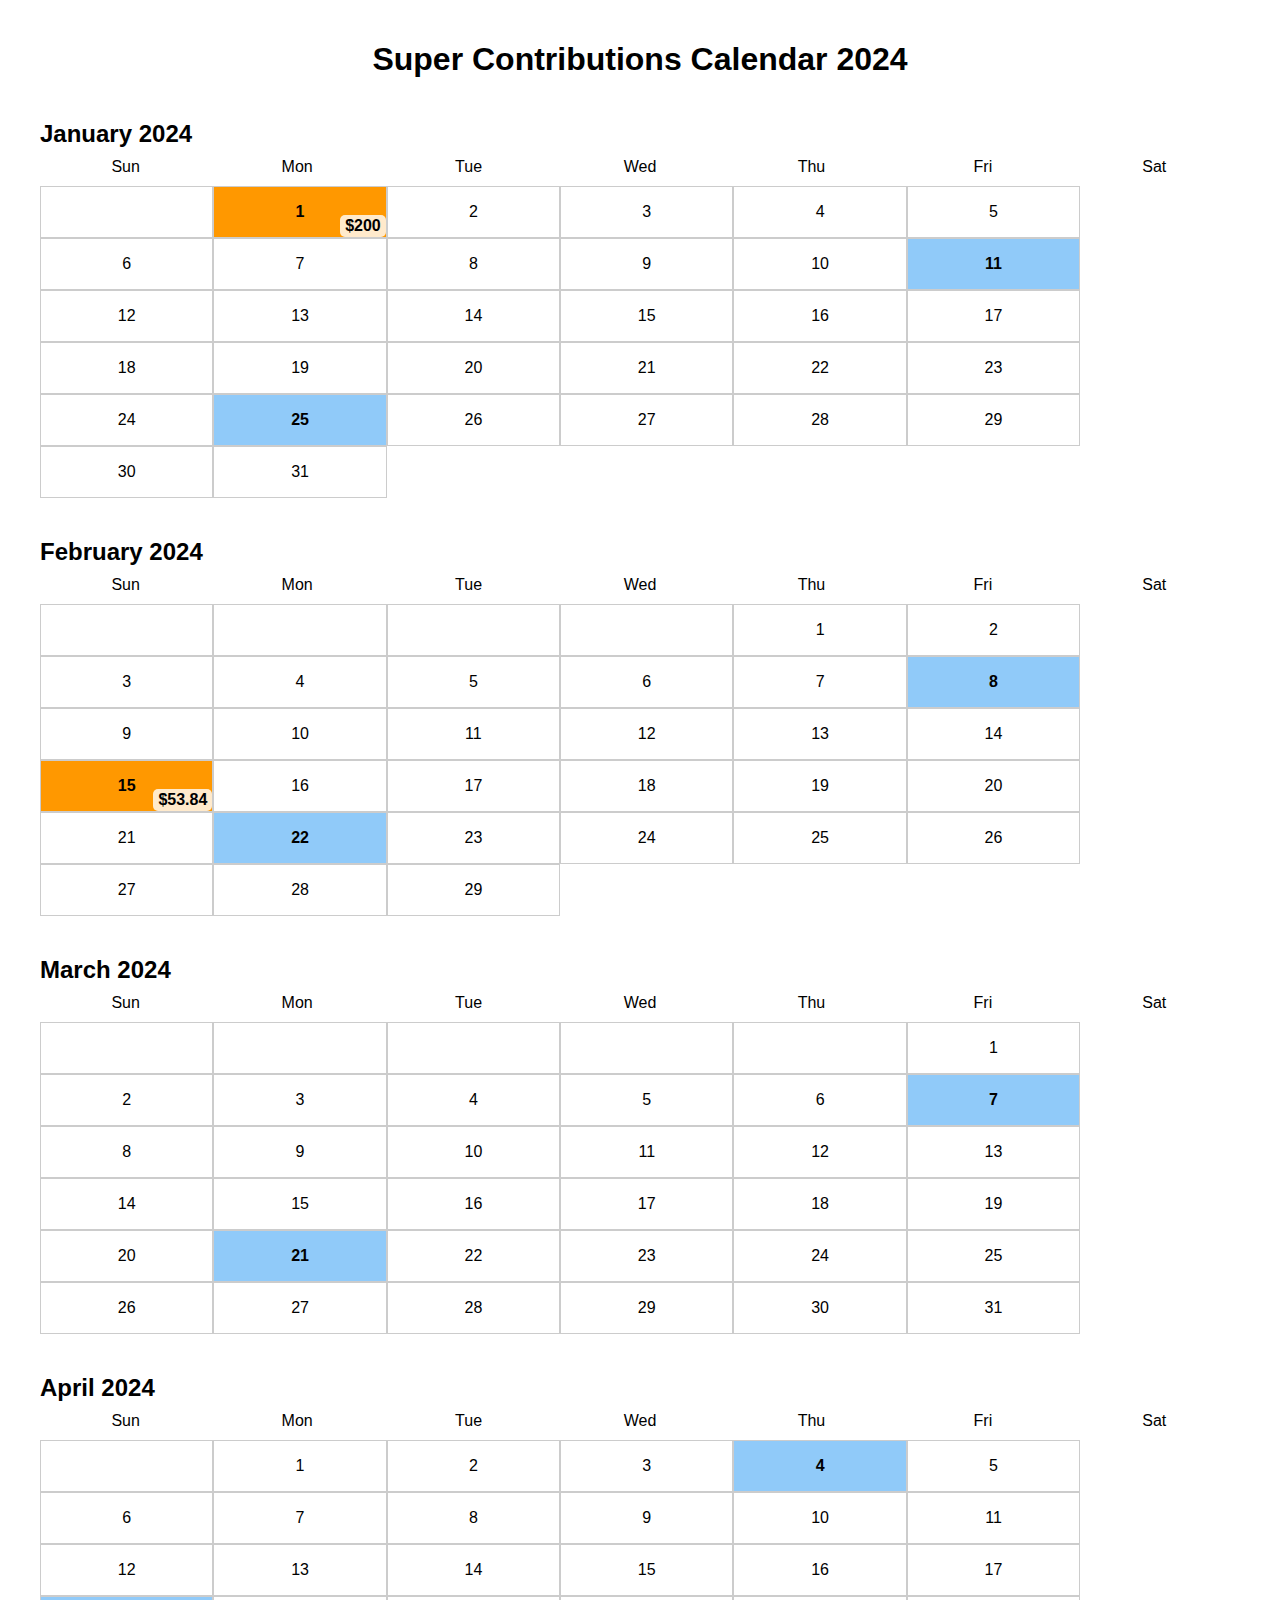
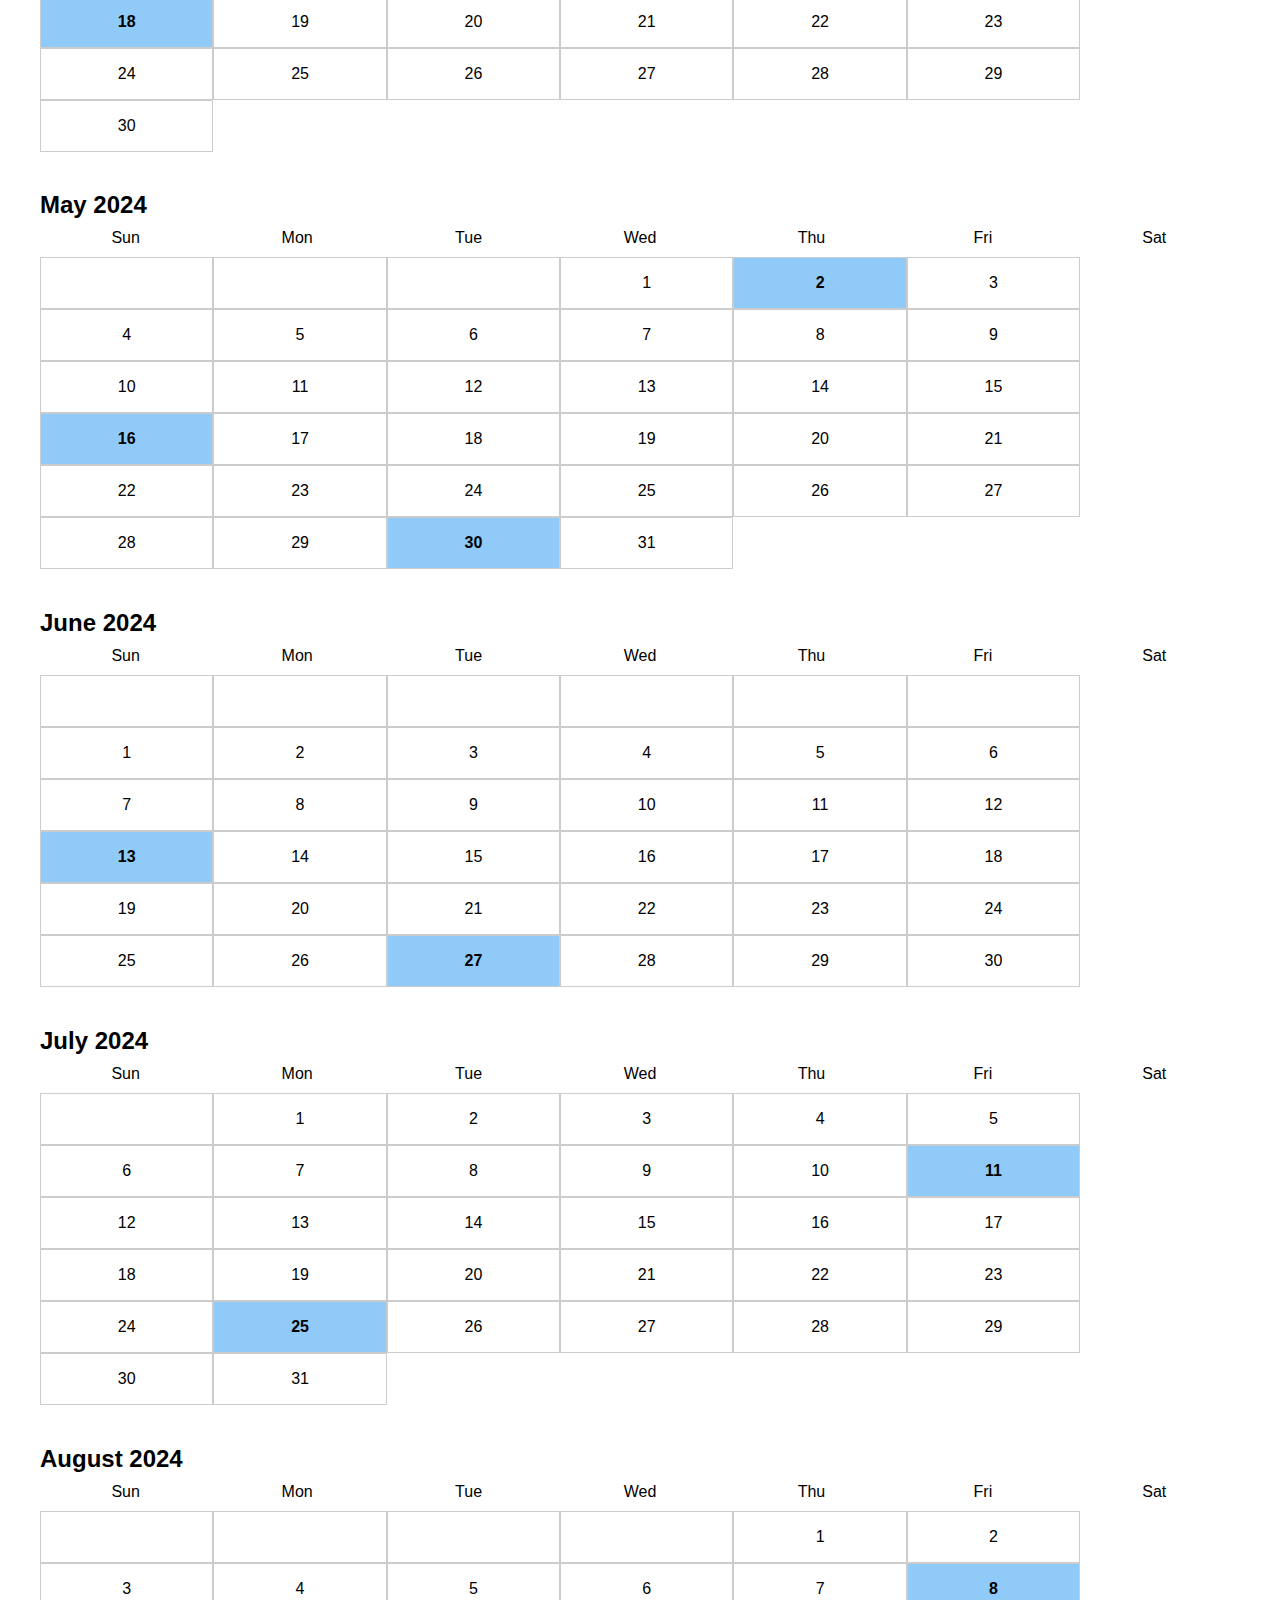
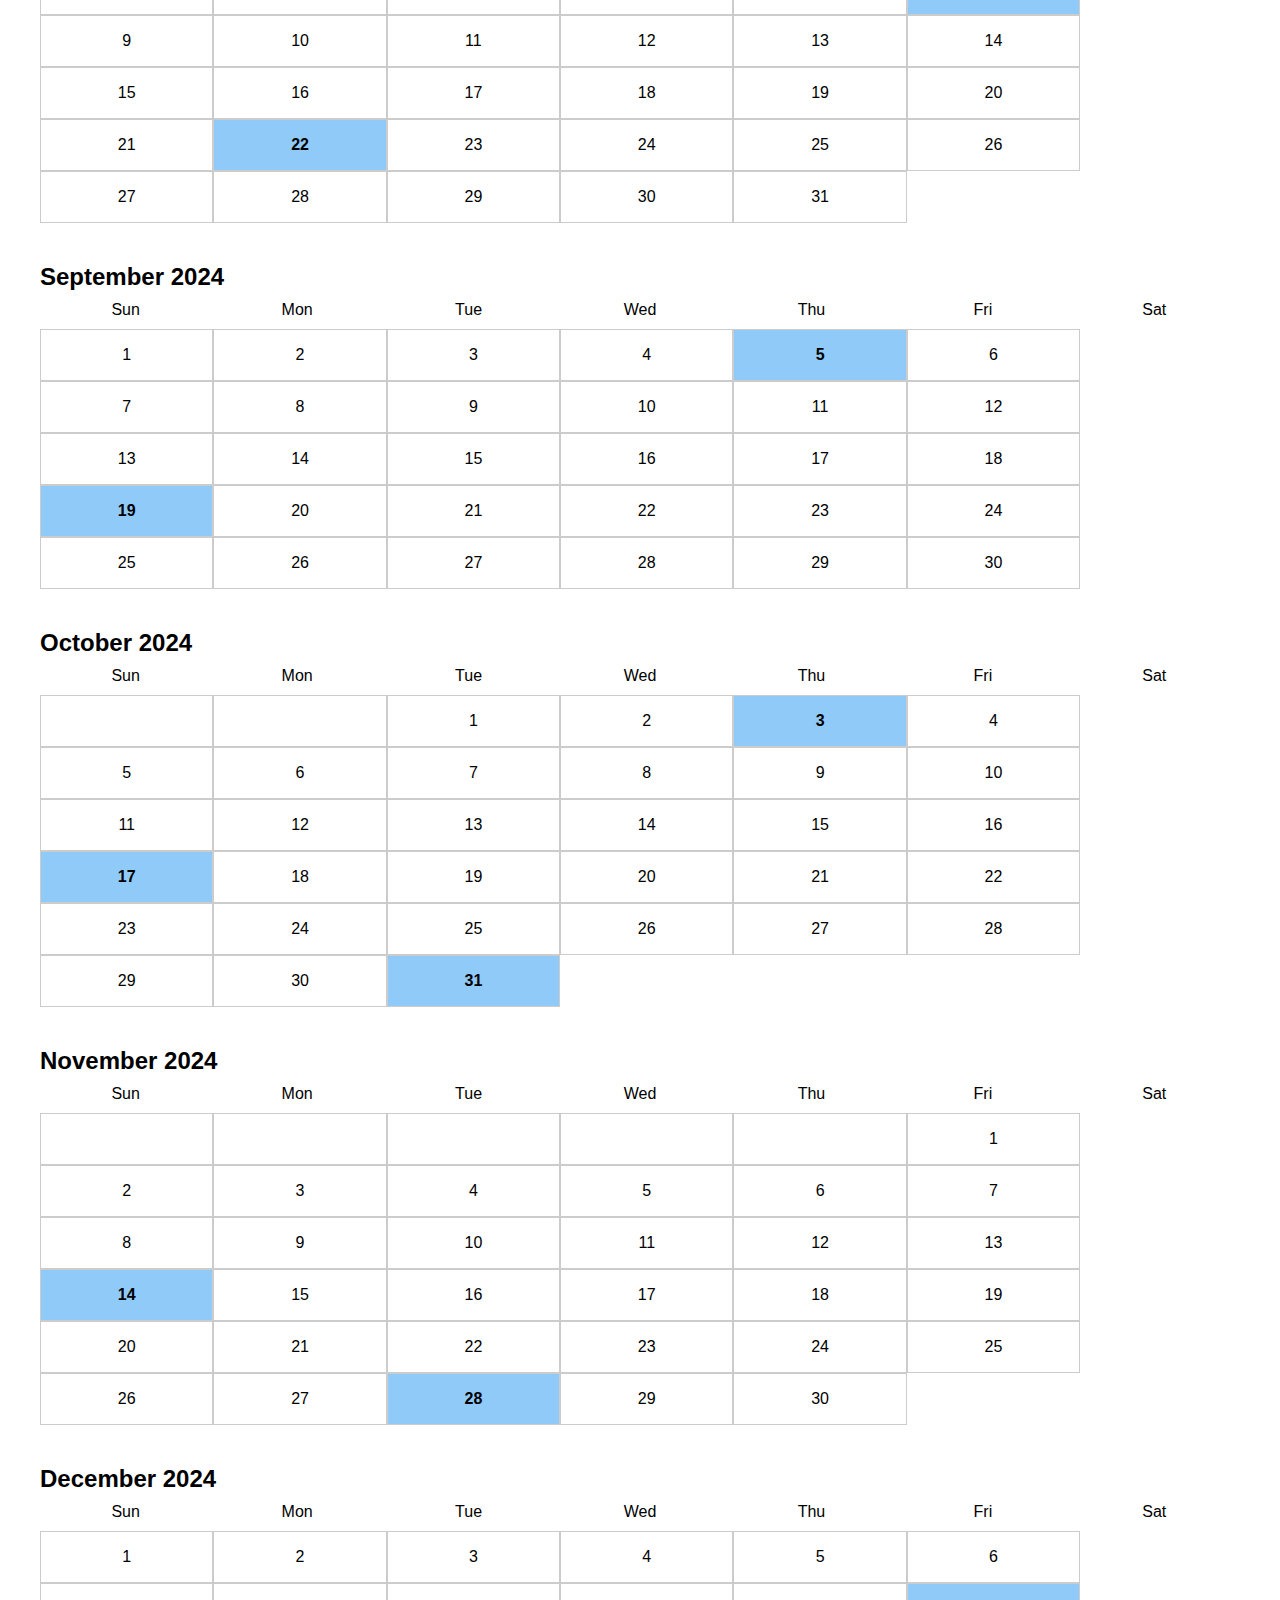
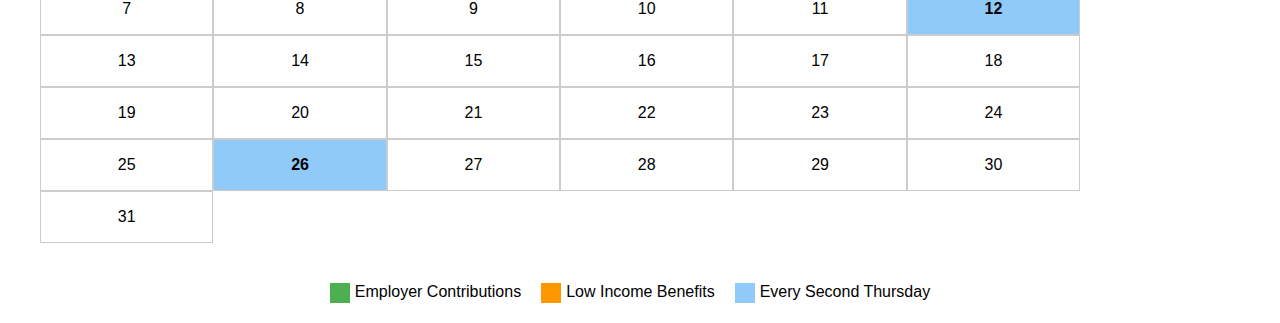
==== src/index.html @ cec80df1 "move to source directory" ====
<!DOCTYPE html>
<html>
    <head>
        <style>
            body {
                font-family: Arial, sans-serif;
                max-width: 1200px;
                margin: 0 auto;
                padding: 20px;
            }
            .calendar-container {
                display: flex;
                flex-wrap: wrap;
            }
            .month {
                width: 100%;
                margin-bottom: 20px;
            }
            .month-title {
                font-size: 1.5em;
                margin-bottom: 10px;
            }
            .weekdays {
                display: flex;
                justify-content: space-between;
                margin-bottom: 10px;
            }
            .weekdays div {
                width: 14.28%;
                text-align: center;
            }
            .days {
                display: flex;
                flex-wrap: wrap;
            }
            .day {
                width: 14.28%;
                height: 50px;
                display: flex;
                justify-content: center;
                align-items: center;
                border: 1px solid #ccc;
                position: relative;
            }
            .highlight-thursday {
                background-color: #90CAF9;
                font-weight: bold;
            }
            .employer-contribution {
                background-color: #4CAF50;
                font-weight: bold;
            }
            .low-income-benefit {
                background-color: #FF9800;
                font-weight: bold;
            }
            .amount {
                position: absolute;
                bottom: 0;
                right: 0;
                background-color: rgba(255, 255, 255, 0.8);
                padding: 2px 5px;
                border-radius: 5px;
            }
            h1 {
                text-align: center;
            }
            .legend {
                display: flex;
                justify-content: center;
                margin-top: 20px;
            }
            .legend-item {
                display: flex;
                margin-right: 20px;
            }
            .legend-color {
                width: 20px;
                height: 20px;
                margin-right: 5px;
            }
        </style>
    </head>
    <body>
        <h1>Super Contributions Calendar 2024</h1>
        <div class="calendar-container" id="calendar"></div>
        <div class="legend">
            <div class="legend-item">
                <div class="legend-color" style="background-color: #4CAF50"></div>
                <div class="legend-text">Employer Contributions</div>
            </div>
            <div class="legend-item">
                <div class="legend-color" style="background-color: #FF9800"></div>
                <div class="legend-text">Low Income Benefits</div>
            </div>
            <div class="legend-item">
                <div class="legend-color" style="background-color: #90CAF9"></div>
                <div class="legend-text">Every Second Thursday</div>
            </div>
        </div>

        <script>
            // Contribution data for specific dates
            const contributionData = {
                "01.01": 200,
                "15.02": 53.84
            };

            // Function to check if a date is every second Thursday
            function isEverySecondThursday(date) {
                const targetDate = new Date(2025, 0, 9); // Reference date
                if (date.getDay() !== 4) return false; // Check if the day is Thursday
                const diffTime = targetDate.getTime() - date.getTime();
                const diffDays = Math.ceil(diffTime / (1000 * 60 * 60 * 24));
                const diffThursdays = Math.floor(diffDays / 7);
                return diffThursdays % 2 === 0;
            }

            // Function to create the calendar
            function createCalendar() {
                const months = [
                    "January", "February", "March", "April", "May", "June",
                    "July", "August", "September", "October", "November", "December"
                ];
                const container = document.getElementById("calendar");

                // Loop through each month of the year 2024
                for (let year = 2024; year <= 2024; year++) {
                    for (let month = 0; month < 12; month++) {
                        const monthDiv = document.createElement("div");
                        monthDiv.className = "month";

                        const monthTitle = document.createElement("h2");
                        monthTitle.className = "month-title";
                        monthTitle.textContent = `${months[month]} ${year}`;
                        monthDiv.appendChild(monthTitle);

                        const weekdays = document.createElement("div");
                        weekdays.className = "weekdays";
                        "Sun,Mon,Tue,Wed,Thu,Fri,Sat".split(",").forEach(day => {
                            const dayDiv = document.createElement("div");
                            dayDiv.textContent = day;
                            weekdays.appendChild(dayDiv);
                        });
                        monthDiv.appendChild(weekdays);

                        const daysDiv = document.createElement("div");
                        daysDiv.className = "days";

                        const firstDay = new Date(year, month, 1);
                        const lastDay = new Date(year, month + 1, 0);

                        // Add empty days for alignment
                        for (let i = 0; i < firstDay.getDay(); i++) {
                            const emptyDay = document.createElement("div");
                            emptyDay.className = "day";
                            daysDiv.appendChild(emptyDay);
                        }

                        // Add days of the month
                        for (let day = 1; day <= lastDay.getDate(); day++) {
                            const dayDiv = document.createElement("div");
                            dayDiv.className = "day";
                            dayDiv.textContent = day;

                            const currentDate = new Date(year, month, day);
                            const dateStr = `${day.toString().padStart(2, "0")}.${(month + 1).toString().padStart(2, "0")}`;

                            // Highlight contributions
                            if (contributionData[dateStr]) {
                                const amount = contributionData[dateStr];
                                if (amount > 500) {
                                    dayDiv.classList.add("employer-contribution");
                                } else {
                                    dayDiv.classList.add("low-income-benefit");
                                }
                                const amountDiv = document.createElement("div");
                                amountDiv.className = "amount";
                                amountDiv.textContent = `$${amount}`;
                                dayDiv.appendChild(amountDiv);
                            }

                            // Highlight every second Thursday
                            if (isEverySecondThursday(currentDate)) {
                                dayDiv.classList.add("highlight-thursday");
                            }

                            daysDiv.appendChild(dayDiv);
                        }

                        monthDiv.appendChild(daysDiv);
                        container.appendChild(monthDiv);
                    }
                }
            }

            // Create the calendar when the script loads
            createCalendar();
        </script>
    </body>
</html>
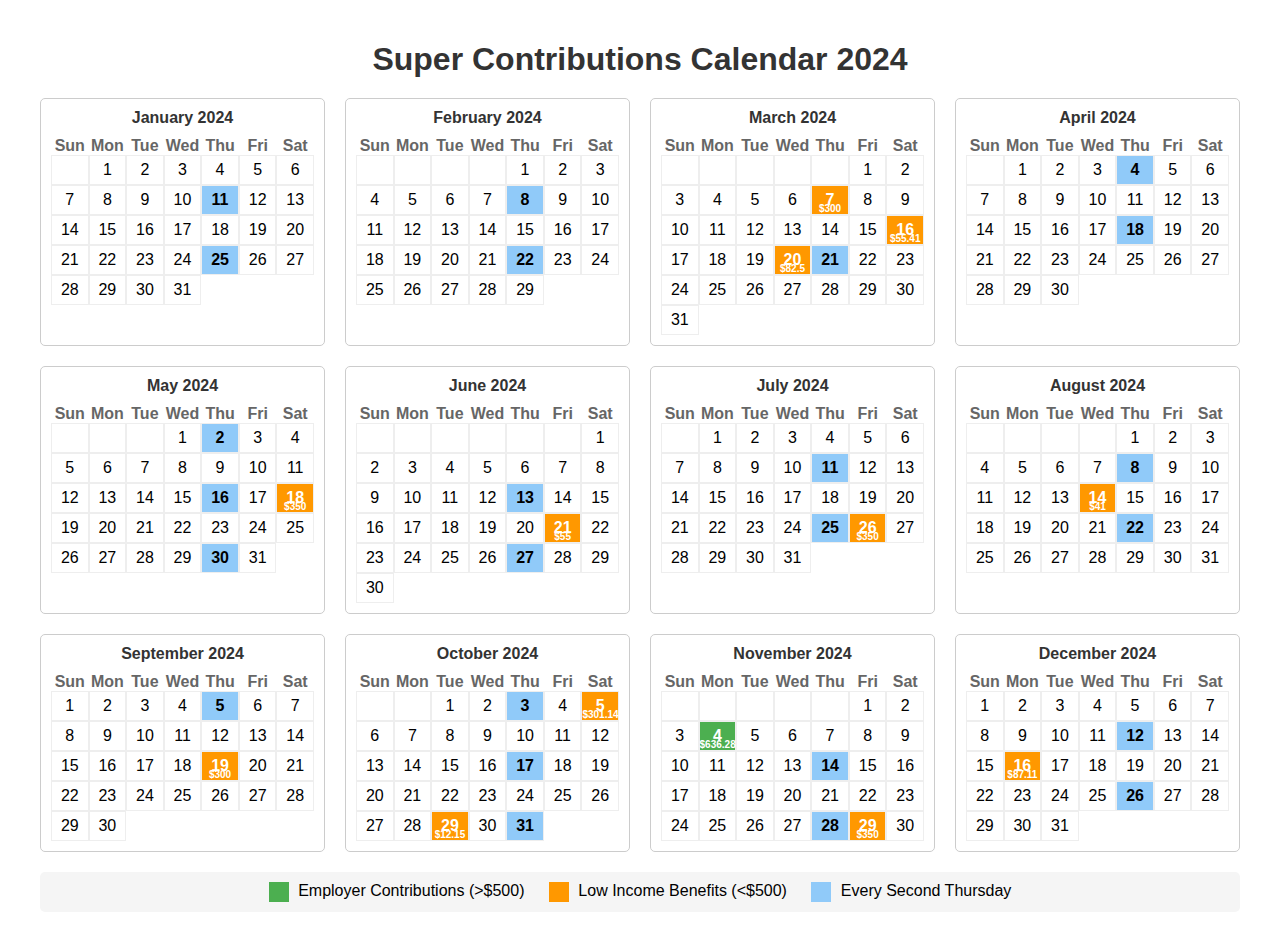
==== commit 98d389e2: "added more styling" ====
--- a/src/index.html
+++ b/src/index.html
@@ -1,201 +1,201 @@
 <!DOCTYPE html>
 <html>
-    <head>
-        <style>
-            body {
-                font-family: Arial, sans-serif;
-                max-width: 1200px;
-                margin: 0 auto;
-                padding: 20px;
-            }
-            .calendar-container {
-                display: flex;
-                flex-wrap: wrap;
-            }
-            .month {
-                width: 100%;
-                margin-bottom: 20px;
-            }
-            .month-title {
-                font-size: 1.5em;
-                margin-bottom: 10px;
-            }
-            .weekdays {
-                display: flex;
-                justify-content: space-between;
-                margin-bottom: 10px;
-            }
-            .weekdays div {
-                width: 14.28%;
-                text-align: center;
-            }
-            .days {
-                display: flex;
-                flex-wrap: wrap;
-            }
-            .day {
-                width: 14.28%;
-                height: 50px;
-                display: flex;
-                justify-content: center;
-                align-items: center;
-                border: 1px solid #ccc;
-                position: relative;
-            }
-            .highlight-thursday {
-                background-color: #90CAF9;
-                font-weight: bold;
-            }
-            .employer-contribution {
-                background-color: #4CAF50;
-                font-weight: bold;
-            }
-            .low-income-benefit {
-                background-color: #FF9800;
-                font-weight: bold;
-            }
-            .amount {
-                position: absolute;
-                bottom: 0;
-                right: 0;
-                background-color: rgba(255, 255, 255, 0.8);
-                padding: 2px 5px;
-                border-radius: 5px;
-            }
-            h1 {
-                text-align: center;
-            }
-            .legend {
-                display: flex;
-                justify-content: center;
-                margin-top: 20px;
-            }
-            .legend-item {
-                display: flex;
-                margin-right: 20px;
-            }
-            .legend-color {
-                width: 20px;
-                height: 20px;
-                margin-right: 5px;
-            }
-        </style>
-    </head>
-    <body>
-        <h1>Super Contributions Calendar 2024</h1>
-        <div class="calendar-container" id="calendar"></div>
-        <div class="legend">
-            <div class="legend-item">
-                <div class="legend-color" style="background-color: #4CAF50"></div>
-                <div class="legend-text">Employer Contributions</div>
-            </div>
-            <div class="legend-item">
-                <div class="legend-color" style="background-color: #FF9800"></div>
-                <div class="legend-text">Low Income Benefits</div>
-            </div>
-            <div class="legend-item">
-                <div class="legend-color" style="background-color: #90CAF9"></div>
-                <div class="legend-text">Every Second Thursday</div>
-            </div>
+<head>
+    <style>
+        body {
+            font-family: Arial, sans-serif;
+            max-width: 1200px;
+            margin: 0 auto;
+            padding: 20px;
+        }
+        .calendar-container {
+            display: grid;
+            grid-template-columns: repeat(4, 1fr);
+            gap: 20px;
+        }
+        .month {
+            border: 1px solid #ccc;
+            padding: 10px;
+            border-radius: 5px;
+        }
+        .month-title {
+            text-align: center;
+            font-weight: bold;
+            margin-bottom: 10px;
+            color: #333;
+        }
+        .weekdays {
+            display: grid;
+            grid-template-columns: repeat(7, 1fr);
+            text-align: center;
+            font-weight: bold;
+            color: #666;
+        }
+        .days {
+            display: grid;
+            grid-template-columns: repeat(7, 1fr);
+            text-align: center;
+        }
+        .day {
+            padding: 5px;
+            border: 1px solid #eee;
+            position: relative;
+        }
+        .highlight-thursday {
+            background-color: #90caf9;
+            font-weight: bold;
+        }
+        .employer-contribution {
+            background-color: #4CAF50;
+            color: white;
+            font-weight: bold;
+        }
+        .low-income-benefit {
+            background-color: #FF9800;
+            color: white;
+            font-weight: bold;
+        }
+        .amount {
+            font-size: 10px;
+            position: absolute;
+            bottom: 0;
+            left: 0;
+            right: 0;
+        }
+        h1 {
+            text-align: center;
+            color: #333;
+            margin-bottom: 20px;
+        }
+        .legend {
+            text-align: center;
+            margin-top: 20px;
+            padding: 10px;
+            background: #f5f5f5;
+            border-radius: 5px;
+        }
+        .legend-item {
+            display: inline-block;
+            margin: 0 10px;
+        }
+        .legend-color {
+            display: inline-block;
+            width: 20px;
+            height: 20px;
+            margin-right: 5px;
+            vertical-align: middle;
+        }
+    </style>
+</head>
+<body>
+    <h1>Super Contributions Calendar 2024</h1>
+    <div class="calendar-container" id="calendar"></div>
+    <div class="legend">
+        <div class="legend-item">
+            <span class="legend-color" style="background-color: #4CAF50"></span>
+            Employer Contributions (>$500)
         </div>
-
-        <script>
-            // Contribution data for specific dates
-            const contributionData = {
-                "01.01": 200,
-                "15.02": 53.84
-            };
-
-            // Function to check if a date is every second Thursday
-            function isEverySecondThursday(date) {
-                const targetDate = new Date(2025, 0, 9); // Reference date
-                if (date.getDay() !== 4) return false; // Check if the day is Thursday
-                const diffTime = targetDate.getTime() - date.getTime();
-                const diffDays = Math.ceil(diffTime / (1000 * 60 * 60 * 24));
-                const diffThursdays = Math.floor(diffDays / 7);
-                return diffThursdays % 2 === 0;
-            }
-
-            // Function to create the calendar
-            function createCalendar() {
-                const months = [
-                    "January", "February", "March", "April", "May", "June",
-                    "July", "August", "September", "October", "November", "December"
-                ];
-                const container = document.getElementById("calendar");
-
-                // Loop through each month of the year 2024
-                for (let year = 2024; year <= 2024; year++) {
-                    for (let month = 0; month < 12; month++) {
-                        const monthDiv = document.createElement("div");
-                        monthDiv.className = "month";
-
-                        const monthTitle = document.createElement("h2");
-                        monthTitle.className = "month-title";
-                        monthTitle.textContent = `${months[month]} ${year}`;
-                        monthDiv.appendChild(monthTitle);
-
-                        const weekdays = document.createElement("div");
-                        weekdays.className = "weekdays";
-                        "Sun,Mon,Tue,Wed,Thu,Fri,Sat".split(",").forEach(day => {
-                            const dayDiv = document.createElement("div");
-                            dayDiv.textContent = day;
-                            weekdays.appendChild(dayDiv);
-                        });
-                        monthDiv.appendChild(weekdays);
-
-                        const daysDiv = document.createElement("div");
-                        daysDiv.className = "days";
-
-                        const firstDay = new Date(year, month, 1);
-                        const lastDay = new Date(year, month + 1, 0);
-
-                        // Add empty days for alignment
-                        for (let i = 0; i < firstDay.getDay(); i++) {
-                            const emptyDay = document.createElement("div");
-                            emptyDay.className = "day";
-                            daysDiv.appendChild(emptyDay);
+        <div class="legend-item">
+            <span class="legend-color" style="background-color: #FF9800"></span>
+            Low Income Benefits (<$500)
+        </div>
+        <div class="legend-item">
+            <span class="legend-color" style="background-color: #90caf9"></span>
+            Every Second Thursday
+        </div>
+    </div>
+
+    <script>
+        const contributionDates = {
+            "16.03": 55.41, "20.03": 82.50, "07.03": 300, "18.05": 350, 
+            "21.06": 55, "26.07": 350, "14.08": 41, "19.09": 300,
+            "29.10": 12.15, "05.10": 301.14, "04.11": 636.28, "29.11": 350,
+            "16.12": 87.11
+        };
+
+        function isEverySecondThursday(date) {
+            const targetDate = new Date(2025, 0, 9);
+            if (date.getDay() !== 4) return false;
+            const diffTime = targetDate.getTime() - date.getTime();
+            const diffDays = Math.ceil(diffTime / (1000 * 60 * 60 * 24));
+            const diffThursdays = Math.floor(diffDays / 7);
+            return diffThursdays % 2 === 0;
+        }
+
+        function createCalendar() {
+            const months = [
+                "January", "February", "March", "April",
+                "May", "June", "July", "August",
+                "September", "October", "November", "December"
+            ];
+            const container = document.getElementById("calendar");
+
+            for (let year = 2024; year <= 2024; year++) {
+                for (let month = 0; month < 12; month++) {
+                    const monthDiv = document.createElement("div");
+                    monthDiv.className = "month";
+
+                    const monthTitle = document.createElement("div");
+                    monthTitle.className = "month-title";
+                    monthTitle.textContent = `${months[month]} ${year}`;
+                    monthDiv.appendChild(monthTitle);
+
+                    const weekdays = document.createElement("div");
+                    weekdays.className = "weekdays";
+                    "Sun,Mon,Tue,Wed,Thu,Fri,Sat".split(",").forEach(day => {
+                        const dayDiv = document.createElement("div");
+                        dayDiv.textContent = day;
+                        weekdays.appendChild(dayDiv);
+                    });
+                    monthDiv.appendChild(weekdays);
+
+                    const daysDiv = document.createElement("div");
+                    daysDiv.className = "days";
+
+                    const firstDay = new Date(year, month, 1);
+                    const lastDay = new Date(year, month + 1, 0);
+
+                    for (let i = 0; i < firstDay.getDay(); i++) {
+                        const emptyDay = document.createElement("div");
+                        emptyDay.className = "day";
+                        daysDiv.appendChild(emptyDay);
+                    }
+
+                    for (let day = 1; day <= lastDay.getDate(); day++) {
+                        const dayDiv = document.createElement("div");
+                        dayDiv.className = "day";
+                        dayDiv.textContent = day;
+
+                        const currentDate = new Date(year, month, day);
+                        const dateStr = `${day.toString().padStart(2, '0')}.${(month + 1).toString().padStart(2, '0')}`;
+                        
+                        if (contributionDates[dateStr]) {
+                            const amount = contributionDates[dateStr];
+                            if (amount > 500) {
+                                dayDiv.classList.add("employer-contribution");
+                            } else {
+                                dayDiv.classList.add("low-income-benefit");
+                            }
+                            const amountDiv = document.createElement("div");
+                            amountDiv.className = "amount";
+                            amountDiv.textContent = `$${amount}`;
+                            dayDiv.appendChild(amountDiv);
                         }
 
-                        // Add days of the month
-                        for (let day = 1; day <= lastDay.getDate(); day++) {
-                            const dayDiv = document.createElement("div");
-                            dayDiv.className = "day";
-                            dayDiv.textContent = day;
-
-                            const currentDate = new Date(year, month, day);
-                            const dateStr = `${day.toString().padStart(2, "0")}.${(month + 1).toString().padStart(2, "0")}`;
-
-                            // Highlight contributions
-                            if (contributionData[dateStr]) {
-                                const amount = contributionData[dateStr];
-                                if (amount > 500) {
-                                    dayDiv.classList.add("employer-contribution");
-                                } else {
-                                    dayDiv.classList.add("low-income-benefit");
-                                }
-                                const amountDiv = document.createElement("div");
-                                amountDiv.className = "amount";
-                                amountDiv.textContent = `$${amount}`;
-                                dayDiv.appendChild(amountDiv);
-                            }
-
-                            // Highlight every second Thursday
-                            if (isEverySecondThursday(currentDate)) {
-                                dayDiv.classList.add("highlight-thursday");
-                            }
-
-                            daysDiv.appendChild(dayDiv);
+                        if (isEverySecondThursday(currentDate)) {
+                            dayDiv.classList.add("highlight-thursday");
                         }
 
-                        monthDiv.appendChild(daysDiv);
-                        container.appendChild(monthDiv);
+                        daysDiv.appendChild(dayDiv);
                     }
+
+                    monthDiv.appendChild(daysDiv);
+                    container.appendChild(monthDiv);
                 }
             }
-
-            // Create the calendar when the script loads
-            createCalendar();
-        </script>
-    </body>
+        }
+
+        createCalendar();
+    </script>
+</body>
 </html>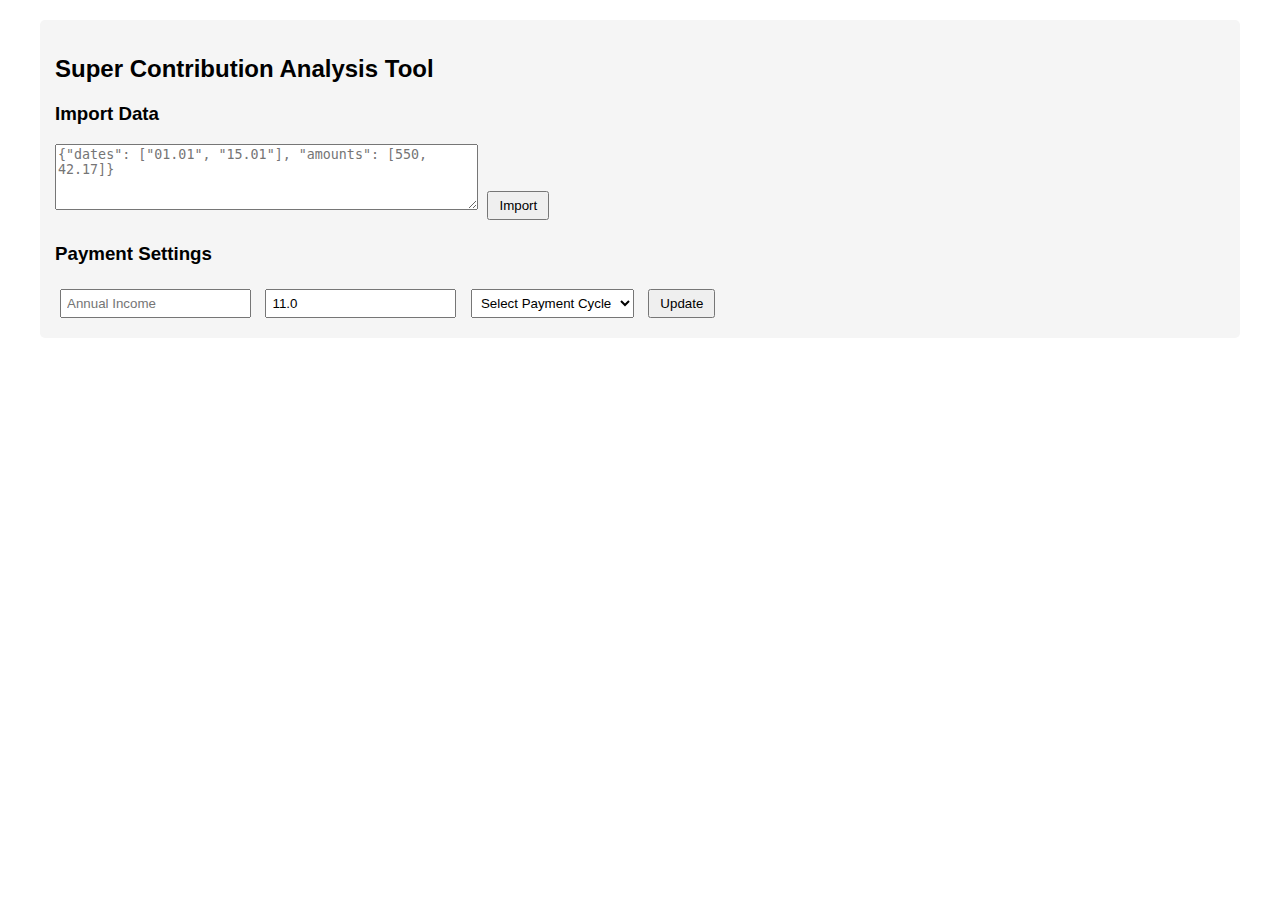
==== commit c4e7e873: "added updateCalendar" ====
--- a/src/index.html
+++ b/src/index.html
@@ -1,125 +1,95 @@
 <!DOCTYPE html>
 <html>
 <head>
-    <style>
-        body {
-            font-family: Arial, sans-serif;
-            max-width: 1200px;
-            margin: 0 auto;
-            padding: 20px;
-        }
-        .calendar-container {
-            display: grid;
-            grid-template-columns: repeat(4, 1fr);
-            gap: 20px;
-        }
-        .month {
-            border: 1px solid #ccc;
-            padding: 10px;
-            border-radius: 5px;
-        }
-        .month-title {
-            text-align: center;
-            font-weight: bold;
-            margin-bottom: 10px;
-            color: #333;
-        }
-        .weekdays {
-            display: grid;
-            grid-template-columns: repeat(7, 1fr);
-            text-align: center;
-            font-weight: bold;
-            color: #666;
-        }
-        .days {
-            display: grid;
-            grid-template-columns: repeat(7, 1fr);
-            text-align: center;
-        }
-        .day {
-            padding: 5px;
-            border: 1px solid #eee;
-            position: relative;
-        }
-        .highlight-thursday {
-            background-color: #90caf9;
-            font-weight: bold;
-        }
-        .employer-contribution {
-            background-color: #4CAF50;
-            color: white;
-            font-weight: bold;
-        }
-        .low-income-benefit {
-            background-color: #FF9800;
-            color: white;
-            font-weight: bold;
-        }
-        .amount {
-            font-size: 10px;
-            position: absolute;
-            bottom: 0;
-            left: 0;
-            right: 0;
-        }
-        h1 {
-            text-align: center;
-            color: #333;
-            margin-bottom: 20px;
-        }
-        .legend {
-            text-align: center;
-            margin-top: 20px;
-            padding: 10px;
-            background: #f5f5f5;
-            border-radius: 5px;
-        }
-        .legend-item {
-            display: inline-block;
-            margin: 0 10px;
-        }
-        .legend-color {
-            display: inline-block;
-            width: 20px;
-            height: 20px;
-            margin-right: 5px;
-            vertical-align: middle;
-        }
-    </style>
-</head>
-<body>
-    <h1>Super Contributions Calendar 2024</h1>
-    <div class="calendar-container" id="calendar"></div>
-    <div class="legend">
-        <div class="legend-item">
-            <span class="legend-color" style="background-color: #4CAF50"></span>
-            Employer Contributions (>$500)
-        </div>
-        <div class="legend-item">
-            <span class="legend-color" style="background-color: #FF9800"></span>
-            Low Income Benefits (<$500)
-        </div>
-        <div class="legend-item">
-            <span class="legend-color" style="background-color: #90caf9"></span>
-            Every Second Thursday
-        </div>
-    </div>
-
+    <title>Super Contribution Analysis</title>
     <script>
-        const contributionDates = {
-            "16.03": 55.41, "20.03": 82.50, "07.03": 300, "18.05": 350, 
-            "21.06": 55, "26.07": 350, "14.08": 41, "19.09": 300,
-            "29.10": 12.15, "05.10": 301.14, "04.11": 636.28, "29.11": 350,
-            "16.12": 87.11
+        // Sample data format for import
+        const sampleData = {
+            dates: ["16.03", "20.03", "07.03", "18.05", "21.06", "26.07", "14.08", "19.09", "29.10", "05.10", "04.11", "29.11", "16.12"],
+            amounts: [55.41, 82.50, 300, 350, 55, 350, 41, 300, 12.15, 301.14, 636.28, 350, 87.11]
         };
 
-        function isEverySecondThursday(date) {
-            const targetDate = new Date(2025, 0, 9);
-            if (date.getDay() !== 4) return false;
-            const diffTime = targetDate.getTime() - date.getTime();
-            const diffDays = Math.ceil(diffTime / (1000 * 60 * 60 * 24));
-            const diffThursdays = Math.floor(diffDays / 7);
-            return diffThursdays % 2 === 0;
+        let contributionData = {};
+        let paymentCycle = "";
+        let annualIncome = 0;
+        let superRate = 11.0;
+
+        function importData() {
+            const dataInput = document.getElementById('dataInput').value;
+            try {
+                const data = JSON.parse(dataInput);
+                if (data.dates && data.amounts && data.dates.length === data.amounts.length) {
+                    contributionData = {};
+                    data.dates.forEach((date, index) => {
+                        contributionData[date] = data.amounts[index];
+                    });
+                    updateCalendar();
+                    updateAnalysis();
+                }
+            } catch (e) {
+                alert('Invalid data format. Please use the sample format shown.');
+            }
+        }
+
+        function setPaymentCycle() {
+            paymentCycle = document.getElementById('paymentCycle').value;
+            annualIncome = parseFloat(document.getElementById('annualIncome').value) || 0;
+            superRate = parseFloat(document.getElementById('superRate').value) || 11.0;
+            updateCalendar();
+            updateAnalysis();
+        }
+
+        function getExpectedContribution(cycle) {
+            const annualSuper = annualIncome * (superRate / 100);
+            switch (cycle) {
+                case 'weekly': return annualSuper / 52;
+                case 'biweekly': return annualSuper / 26;
+                case 'quadweekly': return annualSuper / 13;
+                case 'monthly': return annualSuper / 12;
+                case 'quarterly': return annualSuper / 4;
+                case 'halfyear': return annualSuper / 2;
+                case 'yearly': return annualSuper;
+                default: return 0;
+            }
+        }
+
+        function updateAnalysis() {
+            const analysis = document.getElementById('analysis');
+            const expected = getExpectedContribution(paymentCycle);
+            const total = Object.values(contributionData).reduce((sum, val) => sum + val, 0);
+
+            let html = `<h3>Analysis</h3>
+                       <p>Annual Income: $${annualIncome.toLocaleString()}</p>
+                       <p>Super Rate: ${superRate}%</p>
+                       <p>Expected Annual Super: $${(annualIncome * superRate / 100).toLocaleString()}</p>
+                       <p>Expected ${paymentCycle} contribution: $${expected.toFixed(2)}</p>
+                       <p>Total contributions to date: $${total.toFixed(2)}</p>`;
+
+            // Monthly breakdown
+            html += '<h4>Monthly Analysis</h4><table>';
+            let monthlyTotals = {};
+
+            Object.entries(contributionData).forEach(([date, amount]) => {
+                const [day, month] = date.split('.');
+                monthlyTotals[month] = (monthlyTotals[month] || 0) + amount;
+            });
+
+            Object.entries(monthlyTotals).sort().forEach(([month, total]) => {
+                const monthNames = ['January', 'February', 'March', 'April', 'May', 'June',
+                    'July', 'August', 'September', 'October', 'November', 'December'];
+                const expectedMonthly = annualIncome * superRate / 100 / 12;
+                const variance = total - expectedMonthly;
+
+                html += `<tr>
+                    <td>${monthNames[parseInt(month) - 1]}</td>
+                    <td>$${total.toFixed(2)}</td>
+                    <td>Expected: $${expectedMonthly.toFixed(2)}</td>
+                    <td>Variance: ${variance > 0 ? '+' : ''}$${variance.toFixed(2)}</td>
+                </tr>`;
+            });
+
+            html += '</table>';
+            analysis.innerHTML = html;
         }
 
         function createCalendar() {
@@ -168,7 +138,7 @@
 
                         const currentDate = new Date(year, month, day);
                         const dateStr = `${day.toString().padStart(2, '0')}.${(month + 1).toString().padStart(2, '0')}`;
-                        
+
                         if (contributionDates[dateStr]) {
                             const amount = contributionDates[dateStr];
                             if (amount > 500) {
@@ -195,7 +165,442 @@
             }
         }
 
+        function updateCalendar() {
+            // Clear existing calendar
+            const container = document.getElementById('calendar');
+            container.innerHTML = '';
+
+            const months = [
+                "January", "February", "March", "April",
+                "May", "June", "July", "August",
+                "September", "October", "November", "December"
+            ];
+
+            // Get the current year
+            const year = new Date().getFullYear();
+
+            // Calculate payment cycle dates
+            let cycleDates = [];
+            if (paymentCycle) {
+                let currentDate = new Date(year, 0, 1); // Start from January 1st
+                while (currentDate.getFullYear() === year) {
+                    switch (paymentCycle) {
+                        case 'weekly':
+                            cycleDates.push(new Date(currentDate));
+                            currentDate.setDate(currentDate.getDate() + 7);
+                            break;
+                        case 'biweekly':
+                            cycleDates.push(new Date(currentDate));
+                            currentDate.setDate(currentDate.getDate() + 14);
+                            break;
+                        case 'quadweekly':
+                            cycleDates.push(new Date(currentDate));
+                            currentDate.setDate(currentDate.getDate() + 28);
+                            break;
+                        case 'monthly':
+                            cycleDates.push(new Date(currentDate));
+                            currentDate.setMonth(currentDate.getMonth() + 1);
+                            break;
+                        case 'quarterly':
+                            cycleDates.push(new Date(currentDate));
+                            currentDate.setMonth(currentDate.getMonth() + 3);
+                            break;
+                        case 'halfyear':
+                            cycleDates.push(new Date(currentDate));
+                            currentDate.setMonth(currentDate.getMonth() + 6);
+                            break;
+                        case 'yearly':
+                            cycleDates.push(new Date(currentDate));
+                            currentDate.setFullYear(currentDate.getFullYear() + 1);
+                            break;
+                    }
+                }
+            }
+
+            // Create calendar for each month
+            for (let month = 0; month < 12; month++) {
+                const monthDiv = document.createElement('div');
+                monthDiv.className = 'month';
+
+                // Add month title
+                const monthTitle = document.createElement('div');
+                monthTitle.className = 'month-title';
+                monthTitle.textContent = `${months[month]} ${year}`;
+                monthDiv.appendChild(monthTitle);
+
+                // Add weekday headers
+                const weekdays = document.createElement('div');
+                weekdays.className = 'weekdays';
+                'Sun,Mon,Tue,Wed,Thu,Fri,Sat'.split(',').forEach(day => {
+                    const dayDiv = document.createElement('div');
+                    dayDiv.textContent = day;
+                    weekdays.appendChild(dayDiv);
+                });
+                monthDiv.appendChild(weekdays);
+
+                // Create days grid
+                const daysDiv = document.createElement('div');
+                daysDiv.className = 'days';
+
+                // Calculate first day of month and last day
+                const firstDay = new Date(year, month, 1);
+                const lastDay = new Date(year, month + 1, 0);
+
+                // Add empty cells for days before the first day of month
+                for (let i = 0; i < firstDay.getDay(); i++) {
+                    const emptyDay = document.createElement('div');
+                    emptyDay.className = 'day';
+                    daysDiv.appendChild(emptyDay);
+                }
+
+                // Add actual days
+                for (let day = 1; day <= lastDay.getDate(); day++) {
+                    const dayDiv = document.createElement('div');
+                    dayDiv.className = 'day';
+                    dayDiv.textContent = day;
+
+                    // Format date string to match contribution data format
+                    const dateStr = `${day.toString().padStart(2, '0')}.${(month + 1).toString().padStart(2, '0')}`;
+
+                    // Check if this date has a contribution
+                    if (contributionData[dateStr]) {
+                        const amount = contributionData[dateStr];
+                        if (amount > 500) {
+                            dayDiv.classList.add('employer-contribution');
+                        } else {
+                            dayDiv.classList.add('low-income-benefit');
+                        }
+
+                        // Add amount label
+                        const amountDiv = document.createElement('div');
+                        amountDiv.className = 'amount';
+                        amountDiv.textContent = `$${amount.toFixed(2)}`;
+                        dayDiv.appendChild(amountDiv);
+                    }
+
+                    // Check if this date is in the payment cycle
+                    const currentDate = new Date(year, month, day);
+                    if (cycleDates.some(cycleDate =>
+                        cycleDate.getDate() === currentDate.getDate() &&
+                        cycleDate.getMonth() === currentDate.getMonth()
+                    )) {
+                        dayDiv.classList.add('payment-cycle');
+                    }
+
+                    daysDiv.appendChild(dayDiv);
+                }
+
+                monthDiv.appendChild(daysDiv);
+                container.appendChild(monthDiv);
+            }
+        }
+
+        function updateCalendar() {
+            // Clear existing calendar
+            const container = document.getElementById('calendar');
+            container.innerHTML = '';
+
+            const months = [
+                "January", "February", "March", "April",
+                "May", "June", "July", "August",
+                "September", "October", "November", "December"
+            ];
+
+            // Get the current year
+            const year = new Date().getFullYear();
+
+            // Calculate payment cycle dates
+            let cycleDates = [];
+            if (paymentCycle) {
+                let currentDate = new Date(year, 0, 1); // Start from January 1st
+                while (currentDate.getFullYear() === year) {
+                    switch (paymentCycle) {
+                        case 'weekly':
+                            cycleDates.push(new Date(currentDate));
+                            currentDate.setDate(currentDate.getDate() + 7);
+                            break;
+                        case 'biweekly':
+                            cycleDates.push(new Date(currentDate));
+                            currentDate.setDate(currentDate.getDate() + 14);
+                            break;
+                        case 'quadweekly':
+                            cycleDates.push(new Date(currentDate));
+                            currentDate.setDate(currentDate.getDate() + 28);
+                            break;
+                        case 'monthly':
+                            cycleDates.push(new Date(currentDate));
+                            currentDate.setMonth(currentDate.getMonth() + 1);
+                            break;
+                        case 'quarterly':
+                            cycleDates.push(new Date(currentDate));
+                            currentDate.setMonth(currentDate.getMonth() + 3);
+                            break;
+                        case 'halfyear':
+                            cycleDates.push(new Date(currentDate));
+                            currentDate.setMonth(currentDate.getMonth() + 6);
+                            break;
+                        case 'yearly':
+                            cycleDates.push(new Date(currentDate));
+                            currentDate.setFullYear(currentDate.getFullYear() + 1);
+                            break;
+                    }
+                }
+            }
+
+            // Create calendar for each month
+            for (let month = 0; month < 12; month++) {
+                const monthDiv = document.createElement('div');
+                monthDiv.className = 'month';
+
+                // Add month title
+                const monthTitle = document.createElement('div');
+                monthTitle.className = 'month-title';
+                monthTitle.textContent = `${months[month]} ${year}`;
+                monthDiv.appendChild(monthTitle);
+
+                // Add weekday headers
+                const weekdays = document.createElement('div');
+                weekdays.className = 'weekdays';
+                'Sun,Mon,Tue,Wed,Thu,Fri,Sat'.split(',').forEach(day => {
+                    const dayDiv = document.createElement('div');
+                    dayDiv.textContent = day;
+                    weekdays.appendChild(dayDiv);
+                });
+                monthDiv.appendChild(weekdays);
+
+                // Create days grid
+                const daysDiv = document.createElement('div');
+                daysDiv.className = 'days';
+
+                // Calculate first day of month and last day
+                const firstDay = new Date(year, month, 1);
+                const lastDay = new Date(year, month + 1, 0);
+
+                // Add empty cells for days before the first day of month
+                for (let i = 0; i < firstDay.getDay(); i++) {
+                    const emptyDay = document.createElement('div');
+                    emptyDay.className = 'day';
+                    daysDiv.appendChild(emptyDay);
+                }
+
+                // Add actual days
+                for (let day = 1; day <= lastDay.getDate(); day++) {
+                    const dayDiv = document.createElement('div');
+                    dayDiv.className = 'day';
+                    dayDiv.textContent = day;
+
+                    // Format date string to match contribution data format
+                    const dateStr = `${day.toString().padStart(2, '0')}.${(month + 1).toString().padStart(2, '0')}`;
+
+                    // Check if this date has a contribution
+                    if (contributionData[dateStr]) {
+                        const amount = contributionData[dateStr];
+                        if (amount > 500) {
+                            dayDiv.classList.add('employer-contribution');
+                        } else {
+                            dayDiv.classList.add('low-income-benefit');
+                        }
+
+                        // Add amount label
+                        const amountDiv = document.createElement('div');
+                        amountDiv.className = 'amount';
+                        amountDiv.textContent = `$${amount.toFixed(2)}`;
+                        dayDiv.appendChild(amountDiv);
+                    }
+
+                    // Check if this date is in the payment cycle
+                    const currentDate = new Date(year, month, day);
+                    if (cycleDates.some(cycleDate =>
+                        cycleDate.getDate() === currentDate.getDate() &&
+                        cycleDate.getMonth() === currentDate.getMonth()
+                    )) {
+                        dayDiv.classList.add('payment-cycle');
+                    }
+
+                    daysDiv.appendChild(dayDiv);
+                }
+
+                monthDiv.appendChild(daysDiv);
+                container.appendChild(monthDiv);
+            }
+        }
+    </script>
+    <style>
+        body {
+            font-family: Arial;
+            max-width: 1200px;
+            margin: 0 auto;
+            padding: 20px;
+        }
+
+        .controls {
+            margin-bottom: 20px;
+            padding: 15px;
+            background: #f5f5f5;
+            border-radius: 5px;
+        }
+
+        .controls input,
+        .controls select {
+            margin: 5px;
+            padding: 5px;
+        }
+
+        .controls button {
+            margin: 5px;
+            padding: 5px 10px;
+        }
+
+        #analysis table {
+            width: 100%;
+            border-collapse: collapse;
+            margin-top: 10px;
+        }
+
+        #analysis td {
+            padding: 8px;
+            border: 1px solid #ddd;
+        }
+
+        #analysis tr:nth-child(even) {
+            background-color: #f9f9f9;
+        }
+
+        body {
+            font-family: Arial, sans-serif;
+            max-width: 1200px;
+            margin: 0 auto;
+            padding: 20px;
+        }
+
+        .calendar-container {
+            display: grid;
+            grid-template-columns: repeat(4, 1fr);
+            gap: 20px;
+        }
+
+        .month {
+            border: 1px solid #ccc;
+            padding: 10px;
+            border-radius: 5px;
+        }
+
+        .month-title {
+            text-align: center;
+            font-weight: bold;
+            margin-bottom: 10px;
+            color: #333;
+        }
+
+        .weekdays {
+            display: grid;
+            grid-template-columns: repeat(7, 1fr);
+            text-align: center;
+            font-weight: bold;
+            color: #666;
+        }
+
+        .days {
+            display: grid;
+            grid-template-columns: repeat(7, 1fr);
+            text-align: center;
+        }
+
+        .day {
+            padding: 5px;
+            border: 1px solid #eee;
+            position: relative;
+        }
+
+        .highlight-thursday {
+            background-color: #90caf9;
+            font-weight: bold;
+        }
+
+        .employer-contribution {
+            background-color: #4CAF50;
+            color: white;
+            font-weight: bold;
+        }
+
+        .low-income-benefit {
+            background-color: #FF9800;
+            color: white;
+            font-weight: bold;
+        }
+
+        .amount {
+            font-size: 10px;
+            position: absolute;
+            bottom: 0;
+            left: 0;
+            right: 0;
+        }
+
+        h1 {
+            text-align: center;
+            color: #333;
+            margin-bottom: 20px;
+        }
+
+        .legend {
+            text-align: center;
+            margin-top: 20px;
+            padding: 10px;
+            background: #f5f5f5;
+            border-radius: 5px;
+        }
+
+        .legend-item {
+            display: inline-block;
+            margin: 0 10px;
+        }
+
+        .legend-color {
+            display: inline-block;
+            width: 20px;
+            height: 20px;
+            margin-right: 5px;
+            vertical-align: middle;
+        }
+    </style>
+</head>
+
+<body>
+    <div class="controls">
+        <h2>Super Contribution Analysis Tool</h2>
+
+        <div>
+            <h3>Import Data</h3>
+            <textarea id="dataInput" rows="4" cols="50"
+                placeholder='{"dates": ["01.01", "15.01"], "amounts": [550, 42.17]}'></textarea>
+            <button onclick="importData()">Import</button>
+        </div>
+
+        <div>
+            <h3>Payment Settings</h3>
+            <input type="number" id="annualIncome" placeholder="Annual Income" />
+            <input type="number" id="superRate" placeholder="Super Rate %" value="11.0" step="0.1" />
+            <select id="paymentCycle">
+                <option value="">Select Payment Cycle</option>
+                <option value="weekly">Weekly</option>
+                <option value="biweekly">Bi-weekly</option>
+                <option value="quadweekly">4-weekly</option>
+                <option value="monthly">Monthly</option>
+                <option value="quarterly">Quarterly</option>
+                <option value="halfyear">Half-yearly</option>
+                <option value="yearly">Yearly</option>
+            </select>
+            <button onclick="setPaymentCycle()">Update</button>
+        </div>
+    </div>
+
+    <div id="calendar"></div>
+    <div id="analysis"></div>
+
+    <script>
         createCalendar();
     </script>
 </body>
+
 </html>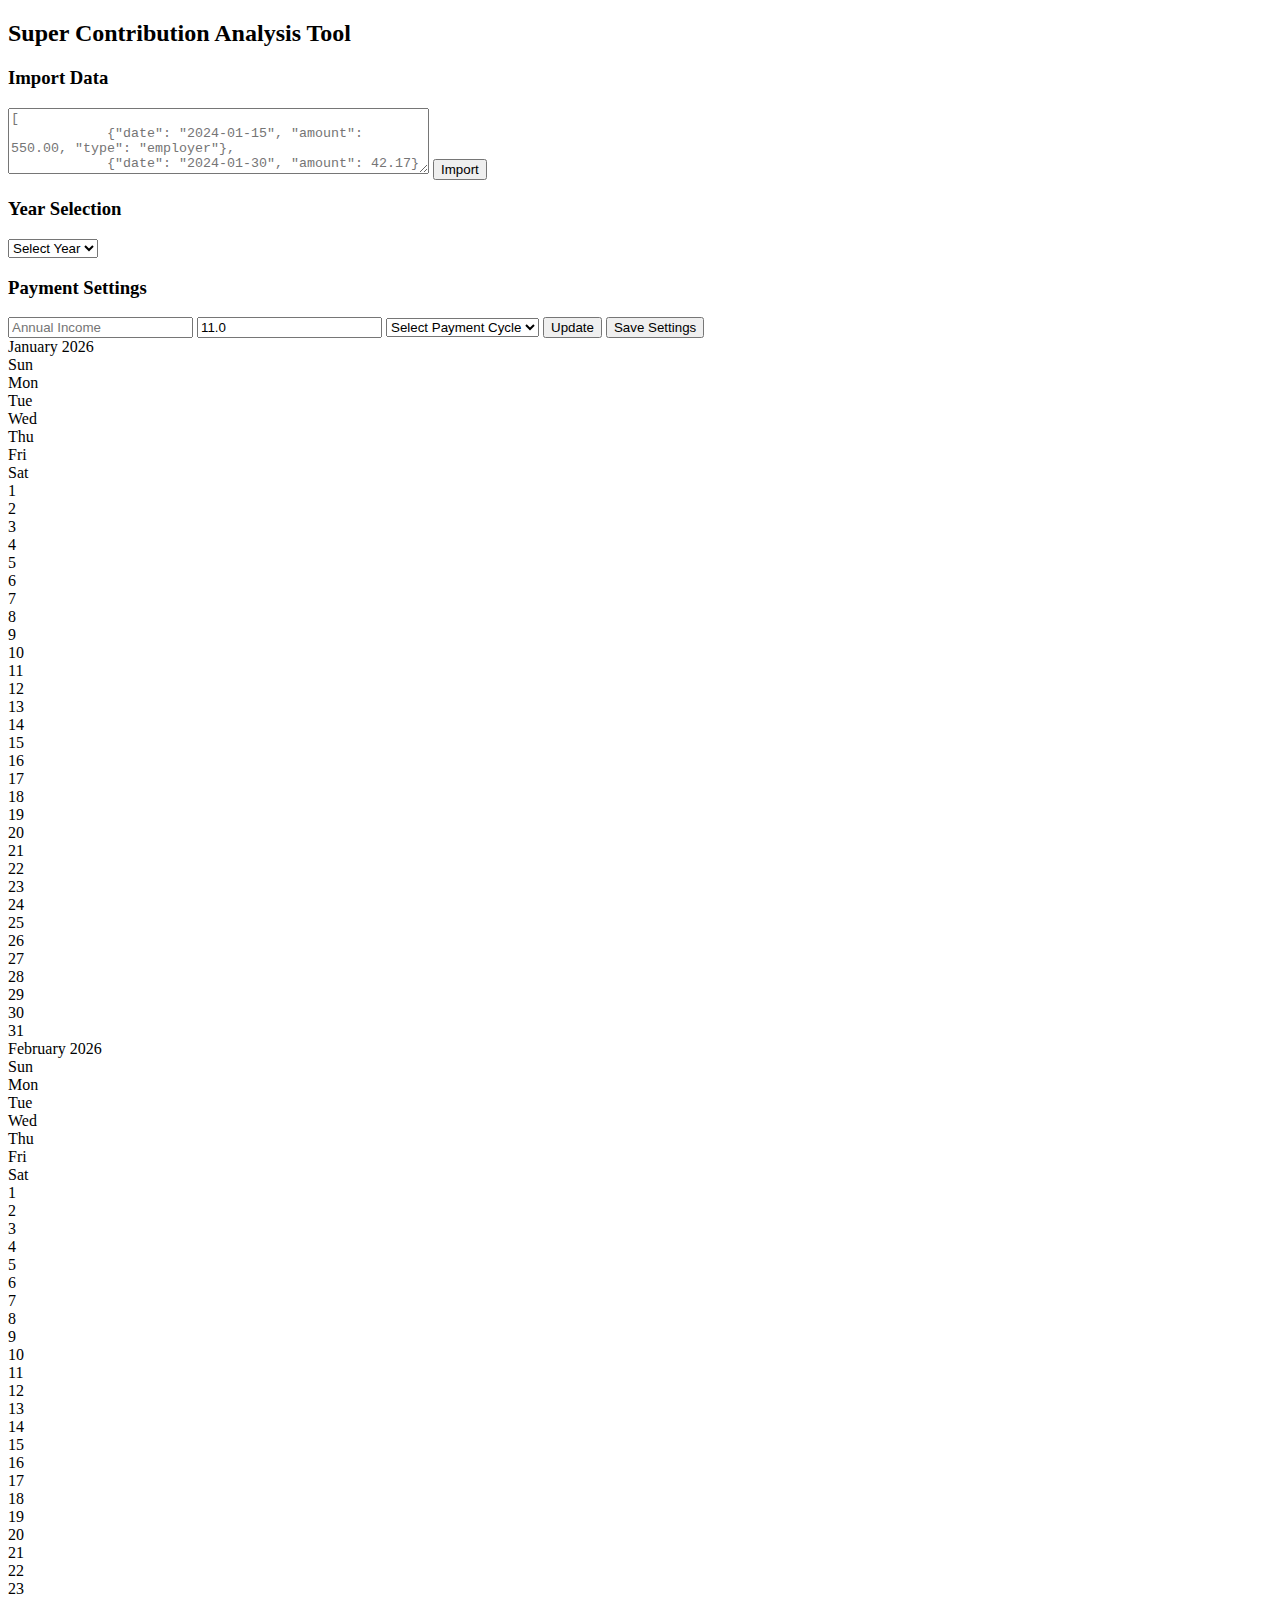
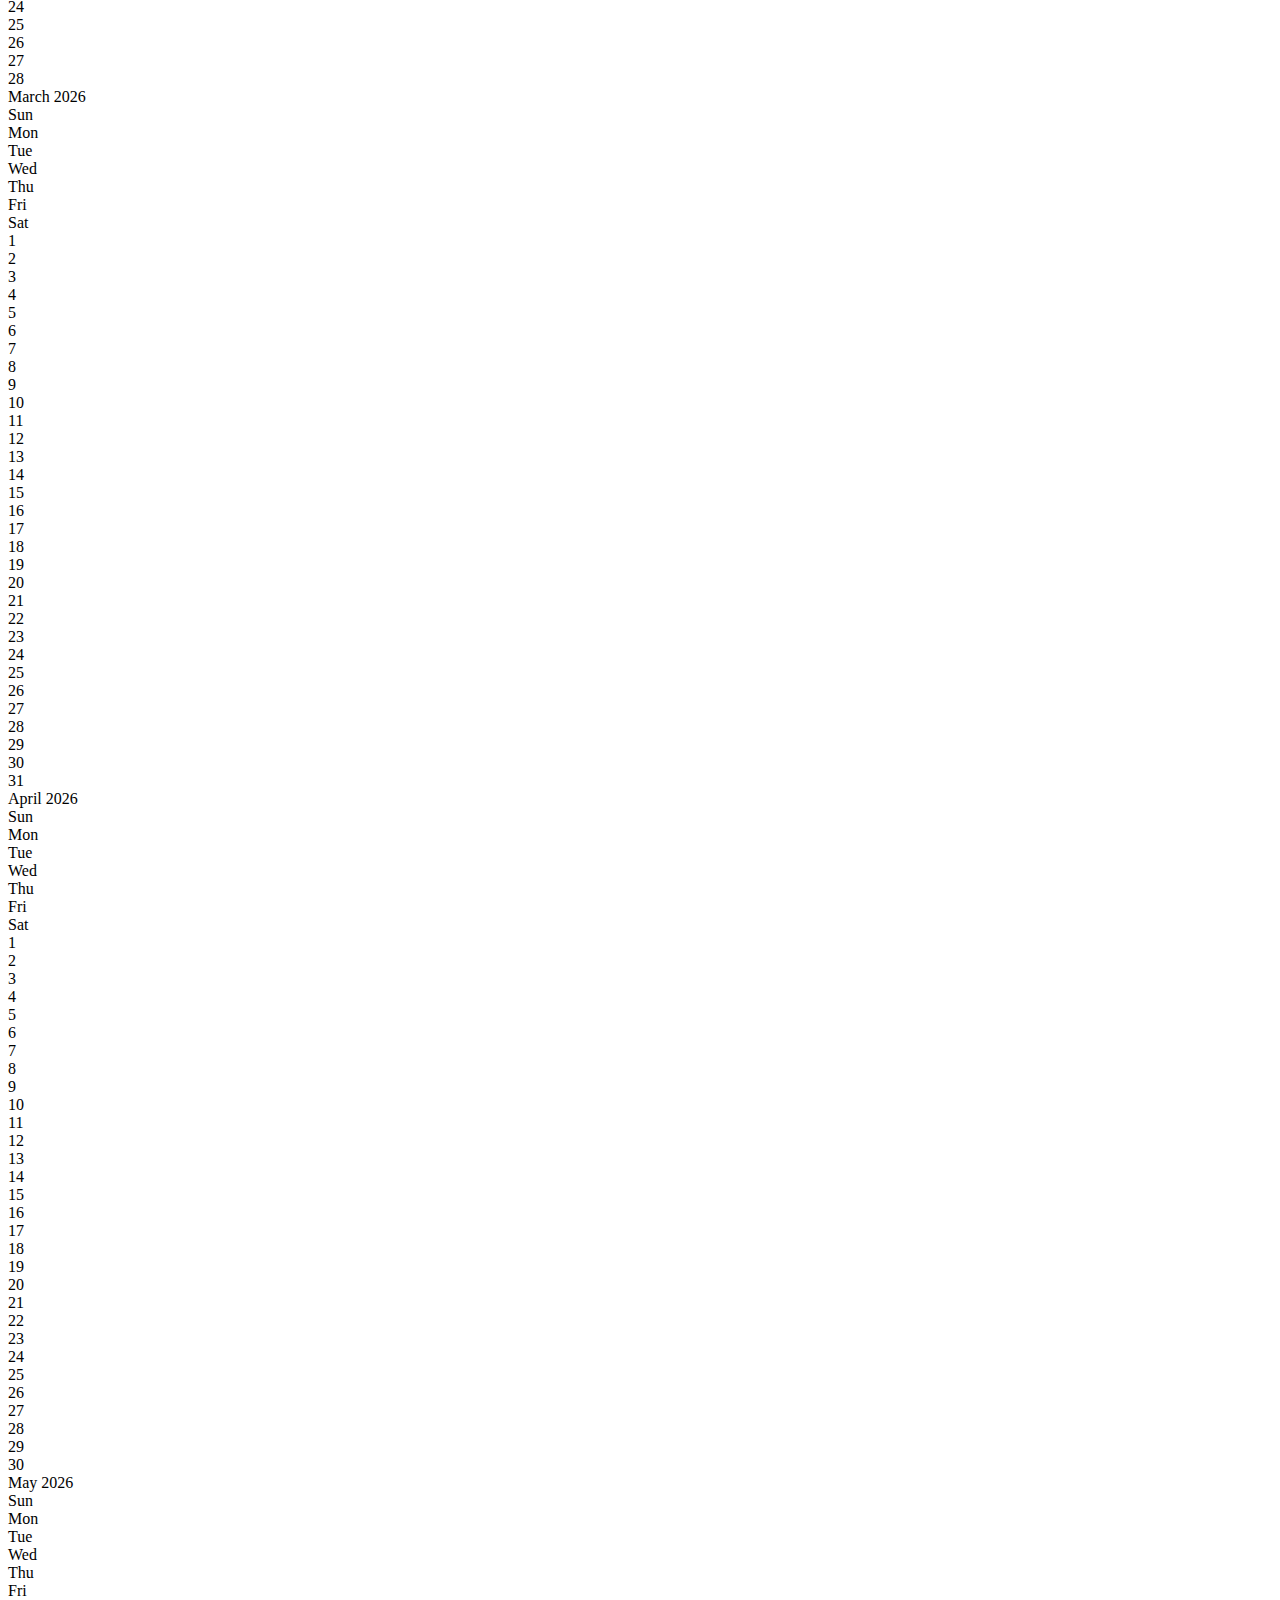
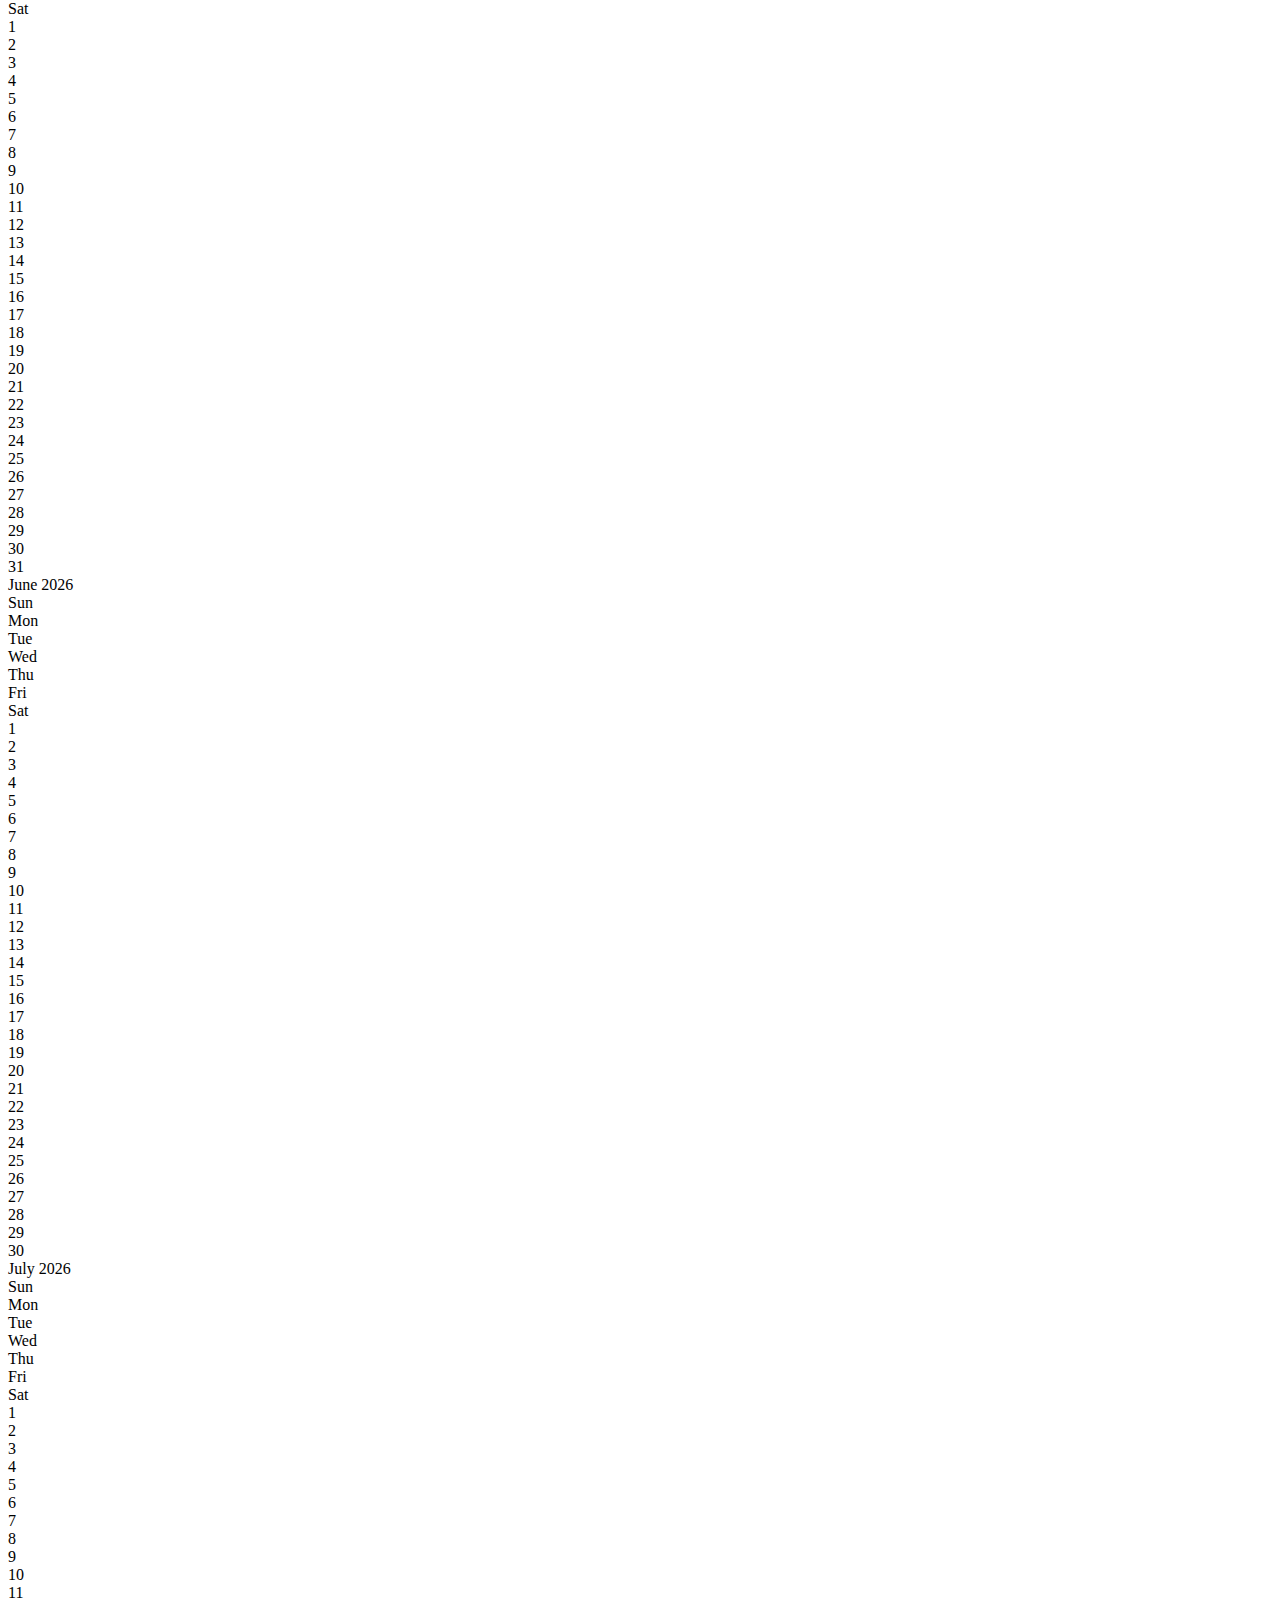
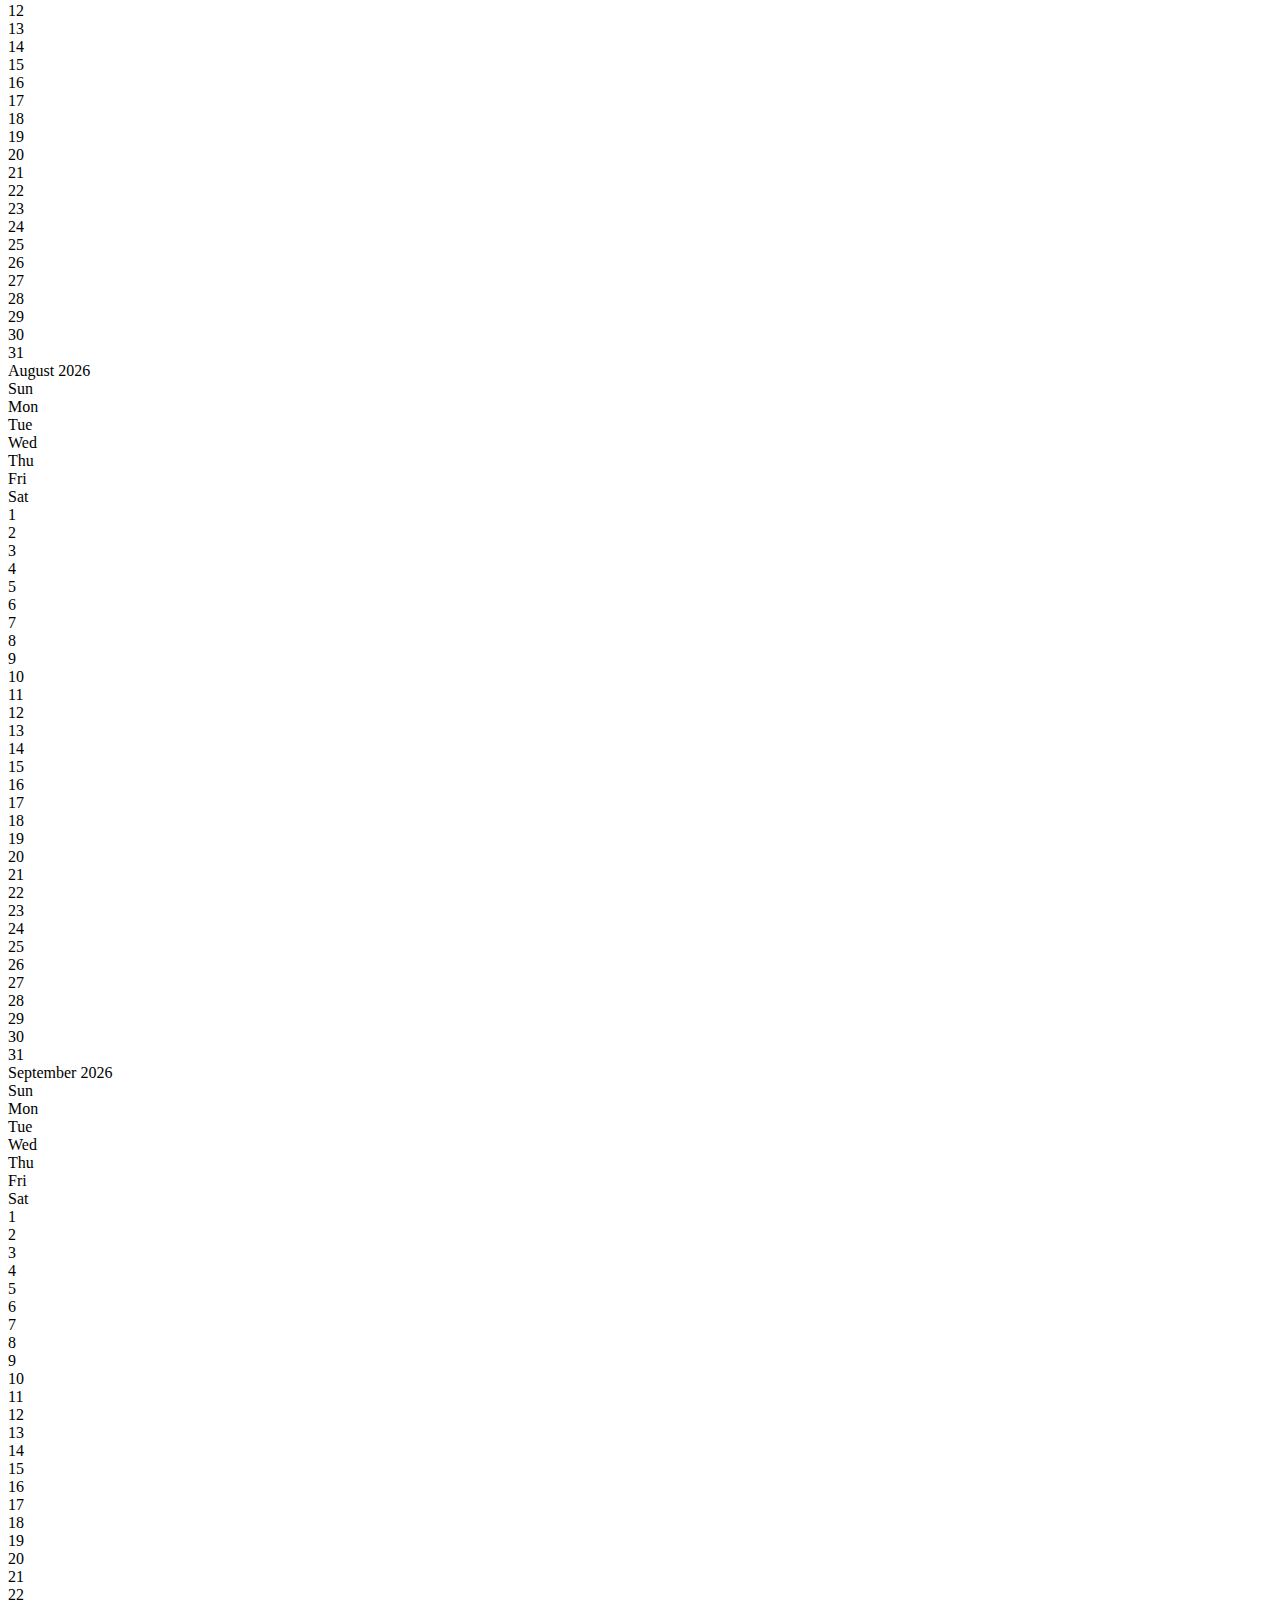
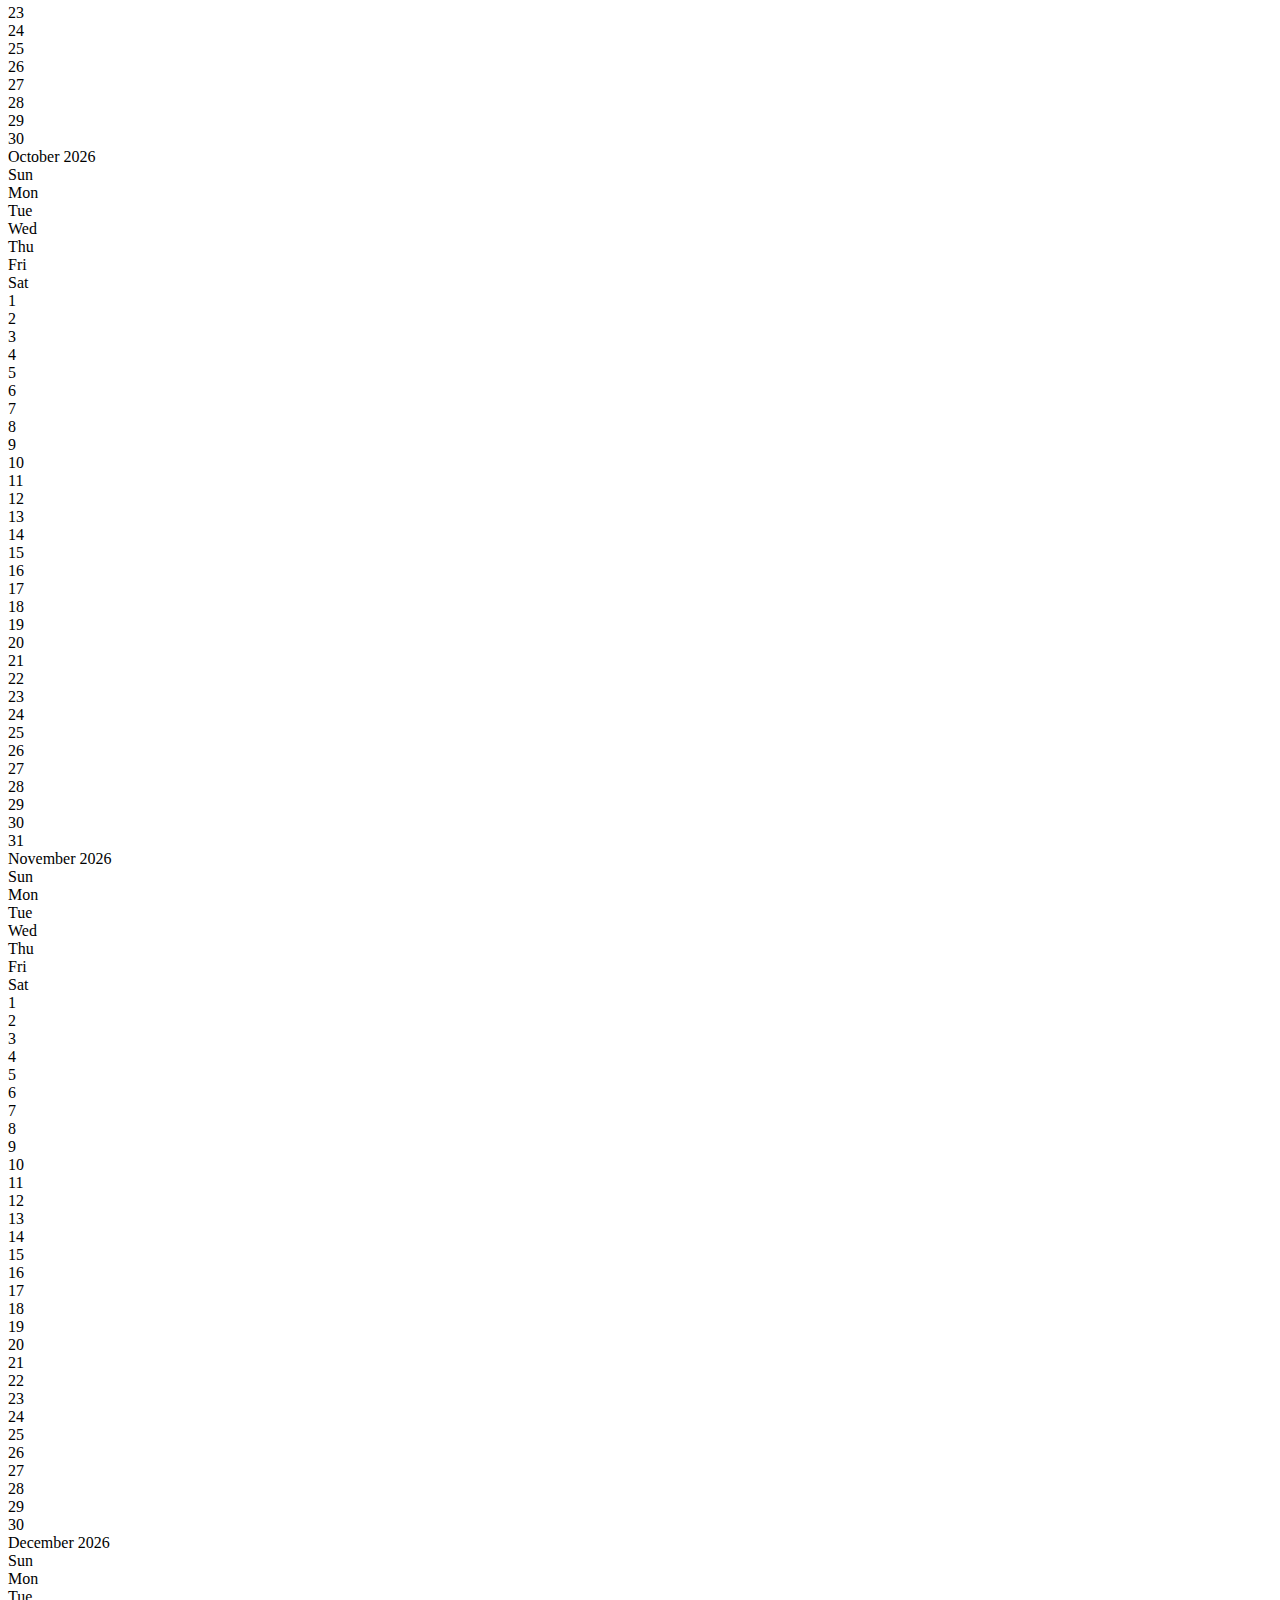
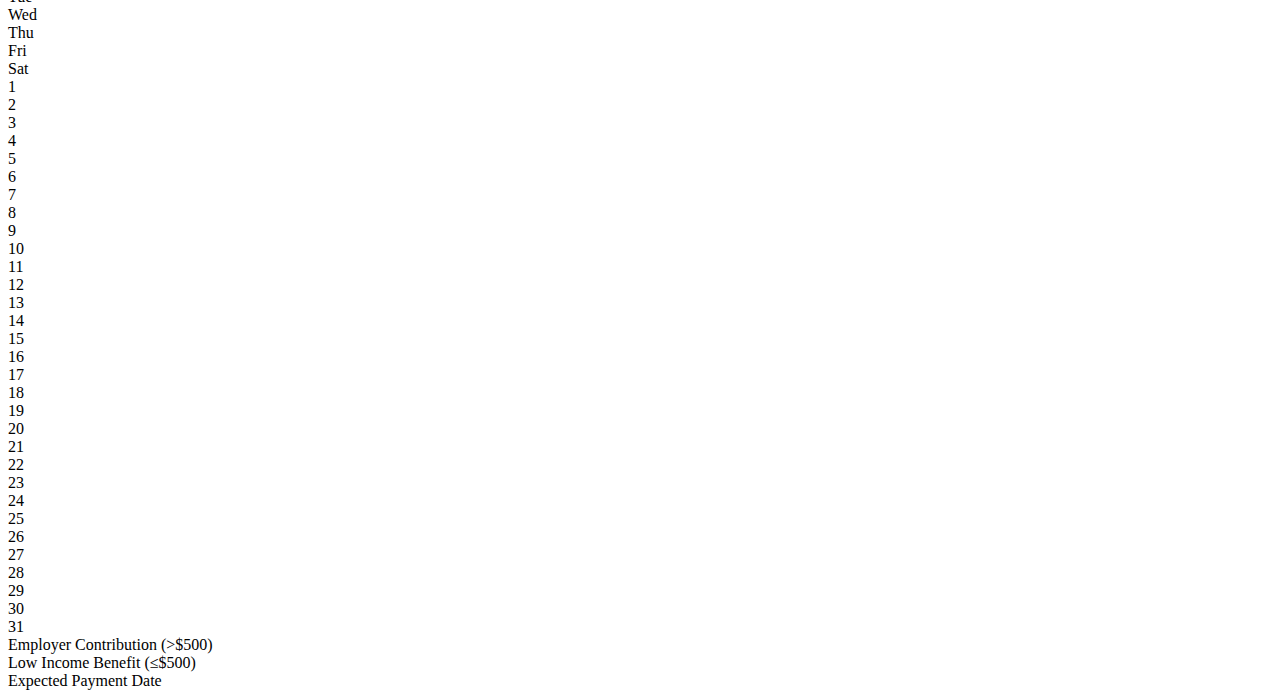
==== commit 10dd54a3: "undo relative file paths" ====
--- a/src/index.html
+++ b/src/index.html
@@ -2,579 +2,28 @@
 <html>
 <head>
     <title>Super Contribution Analysis</title>
-    <script>
-        // Sample data format for import
-        const sampleData = {
-            dates: ["16.03", "20.03", "07.03", "18.05", "21.06", "26.07", "14.08", "19.09", "29.10", "05.10", "04.11", "29.11", "16.12"],
-            amounts: [55.41, 82.50, 300, 350, 55, 350, 41, 300, 12.15, 301.14, 636.28, 350, 87.11]
-        };
-
-        let contributionData = {};
-        let paymentCycle = "";
-        let annualIncome = 0;
-        let superRate = 11.0;
-
-        function importData() {
-            const dataInput = document.getElementById('dataInput').value;
-            try {
-                const data = JSON.parse(dataInput);
-                if (data.dates && data.amounts && data.dates.length === data.amounts.length) {
-                    contributionData = {};
-                    data.dates.forEach((date, index) => {
-                        contributionData[date] = data.amounts[index];
-                    });
-                    updateCalendar();
-                    updateAnalysis();
-                }
-            } catch (e) {
-                alert('Invalid data format. Please use the sample format shown.');
-            }
-        }
-
-        function setPaymentCycle() {
-            paymentCycle = document.getElementById('paymentCycle').value;
-            annualIncome = parseFloat(document.getElementById('annualIncome').value) || 0;
-            superRate = parseFloat(document.getElementById('superRate').value) || 11.0;
-            updateCalendar();
-            updateAnalysis();
-        }
-
-        function getExpectedContribution(cycle) {
-            const annualSuper = annualIncome * (superRate / 100);
-            switch (cycle) {
-                case 'weekly': return annualSuper / 52;
-                case 'biweekly': return annualSuper / 26;
-                case 'quadweekly': return annualSuper / 13;
-                case 'monthly': return annualSuper / 12;
-                case 'quarterly': return annualSuper / 4;
-                case 'halfyear': return annualSuper / 2;
-                case 'yearly': return annualSuper;
-                default: return 0;
-            }
-        }
-
-        function updateAnalysis() {
-            const analysis = document.getElementById('analysis');
-            const expected = getExpectedContribution(paymentCycle);
-            const total = Object.values(contributionData).reduce((sum, val) => sum + val, 0);
-
-            let html = `<h3>Analysis</h3>
-                       <p>Annual Income: $${annualIncome.toLocaleString()}</p>
-                       <p>Super Rate: ${superRate}%</p>
-                       <p>Expected Annual Super: $${(annualIncome * superRate / 100).toLocaleString()}</p>
-                       <p>Expected ${paymentCycle} contribution: $${expected.toFixed(2)}</p>
-                       <p>Total contributions to date: $${total.toFixed(2)}</p>`;
-
-            // Monthly breakdown
-            html += '<h4>Monthly Analysis</h4><table>';
-            let monthlyTotals = {};
-
-            Object.entries(contributionData).forEach(([date, amount]) => {
-                const [day, month] = date.split('.');
-                monthlyTotals[month] = (monthlyTotals[month] || 0) + amount;
-            });
-
-            Object.entries(monthlyTotals).sort().forEach(([month, total]) => {
-                const monthNames = ['January', 'February', 'March', 'April', 'May', 'June',
-                    'July', 'August', 'September', 'October', 'November', 'December'];
-                const expectedMonthly = annualIncome * superRate / 100 / 12;
-                const variance = total - expectedMonthly;
-
-                html += `<tr>
-                    <td>${monthNames[parseInt(month) - 1]}</td>
-                    <td>$${total.toFixed(2)}</td>
-                    <td>Expected: $${expectedMonthly.toFixed(2)}</td>
-                    <td>Variance: ${variance > 0 ? '+' : ''}$${variance.toFixed(2)}</td>
-                </tr>`;
-            });
-
-            html += '</table>';
-            analysis.innerHTML = html;
-        }
-
-        function createCalendar() {
-            const months = [
-                "January", "February", "March", "April",
-                "May", "June", "July", "August",
-                "September", "October", "November", "December"
-            ];
-            const container = document.getElementById("calendar");
-
-            for (let year = 2024; year <= 2024; year++) {
-                for (let month = 0; month < 12; month++) {
-                    const monthDiv = document.createElement("div");
-                    monthDiv.className = "month";
-
-                    const monthTitle = document.createElement("div");
-                    monthTitle.className = "month-title";
-                    monthTitle.textContent = `${months[month]} ${year}`;
-                    monthDiv.appendChild(monthTitle);
-
-                    const weekdays = document.createElement("div");
-                    weekdays.className = "weekdays";
-                    "Sun,Mon,Tue,Wed,Thu,Fri,Sat".split(",").forEach(day => {
-                        const dayDiv = document.createElement("div");
-                        dayDiv.textContent = day;
-                        weekdays.appendChild(dayDiv);
-                    });
-                    monthDiv.appendChild(weekdays);
-
-                    const daysDiv = document.createElement("div");
-                    daysDiv.className = "days";
-
-                    const firstDay = new Date(year, month, 1);
-                    const lastDay = new Date(year, month + 1, 0);
-
-                    for (let i = 0; i < firstDay.getDay(); i++) {
-                        const emptyDay = document.createElement("div");
-                        emptyDay.className = "day";
-                        daysDiv.appendChild(emptyDay);
-                    }
-
-                    for (let day = 1; day <= lastDay.getDate(); day++) {
-                        const dayDiv = document.createElement("div");
-                        dayDiv.className = "day";
-                        dayDiv.textContent = day;
-
-                        const currentDate = new Date(year, month, day);
-                        const dateStr = `${day.toString().padStart(2, '0')}.${(month + 1).toString().padStart(2, '0')}`;
-
-                        if (contributionDates[dateStr]) {
-                            const amount = contributionDates[dateStr];
-                            if (amount > 500) {
-                                dayDiv.classList.add("employer-contribution");
-                            } else {
-                                dayDiv.classList.add("low-income-benefit");
-                            }
-                            const amountDiv = document.createElement("div");
-                            amountDiv.className = "amount";
-                            amountDiv.textContent = `$${amount}`;
-                            dayDiv.appendChild(amountDiv);
-                        }
-
-                        if (isEverySecondThursday(currentDate)) {
-                            dayDiv.classList.add("highlight-thursday");
-                        }
-
-                        daysDiv.appendChild(dayDiv);
-                    }
-
-                    monthDiv.appendChild(daysDiv);
-                    container.appendChild(monthDiv);
-                }
-            }
-        }
-
-        function updateCalendar() {
-            // Clear existing calendar
-            const container = document.getElementById('calendar');
-            container.innerHTML = '';
-
-            const months = [
-                "January", "February", "March", "April",
-                "May", "June", "July", "August",
-                "September", "October", "November", "December"
-            ];
-
-            // Get the current year
-            const year = new Date().getFullYear();
-
-            // Calculate payment cycle dates
-            let cycleDates = [];
-            if (paymentCycle) {
-                let currentDate = new Date(year, 0, 1); // Start from January 1st
-                while (currentDate.getFullYear() === year) {
-                    switch (paymentCycle) {
-                        case 'weekly':
-                            cycleDates.push(new Date(currentDate));
-                            currentDate.setDate(currentDate.getDate() + 7);
-                            break;
-                        case 'biweekly':
-                            cycleDates.push(new Date(currentDate));
-                            currentDate.setDate(currentDate.getDate() + 14);
-                            break;
-                        case 'quadweekly':
-                            cycleDates.push(new Date(currentDate));
-                            currentDate.setDate(currentDate.getDate() + 28);
-                            break;
-                        case 'monthly':
-                            cycleDates.push(new Date(currentDate));
-                            currentDate.setMonth(currentDate.getMonth() + 1);
-                            break;
-                        case 'quarterly':
-                            cycleDates.push(new Date(currentDate));
-                            currentDate.setMonth(currentDate.getMonth() + 3);
-                            break;
-                        case 'halfyear':
-                            cycleDates.push(new Date(currentDate));
-                            currentDate.setMonth(currentDate.getMonth() + 6);
-                            break;
-                        case 'yearly':
-                            cycleDates.push(new Date(currentDate));
-                            currentDate.setFullYear(currentDate.getFullYear() + 1);
-                            break;
-                    }
-                }
-            }
-
-            // Create calendar for each month
-            for (let month = 0; month < 12; month++) {
-                const monthDiv = document.createElement('div');
-                monthDiv.className = 'month';
-
-                // Add month title
-                const monthTitle = document.createElement('div');
-                monthTitle.className = 'month-title';
-                monthTitle.textContent = `${months[month]} ${year}`;
-                monthDiv.appendChild(monthTitle);
-
-                // Add weekday headers
-                const weekdays = document.createElement('div');
-                weekdays.className = 'weekdays';
-                'Sun,Mon,Tue,Wed,Thu,Fri,Sat'.split(',').forEach(day => {
-                    const dayDiv = document.createElement('div');
-                    dayDiv.textContent = day;
-                    weekdays.appendChild(dayDiv);
-                });
-                monthDiv.appendChild(weekdays);
-
-                // Create days grid
-                const daysDiv = document.createElement('div');
-                daysDiv.className = 'days';
-
-                // Calculate first day of month and last day
-                const firstDay = new Date(year, month, 1);
-                const lastDay = new Date(year, month + 1, 0);
-
-                // Add empty cells for days before the first day of month
-                for (let i = 0; i < firstDay.getDay(); i++) {
-                    const emptyDay = document.createElement('div');
-                    emptyDay.className = 'day';
-                    daysDiv.appendChild(emptyDay);
-                }
-
-                // Add actual days
-                for (let day = 1; day <= lastDay.getDate(); day++) {
-                    const dayDiv = document.createElement('div');
-                    dayDiv.className = 'day';
-                    dayDiv.textContent = day;
-
-                    // Format date string to match contribution data format
-                    const dateStr = `${day.toString().padStart(2, '0')}.${(month + 1).toString().padStart(2, '0')}`;
-
-                    // Check if this date has a contribution
-                    if (contributionData[dateStr]) {
-                        const amount = contributionData[dateStr];
-                        if (amount > 500) {
-                            dayDiv.classList.add('employer-contribution');
-                        } else {
-                            dayDiv.classList.add('low-income-benefit');
-                        }
-
-                        // Add amount label
-                        const amountDiv = document.createElement('div');
-                        amountDiv.className = 'amount';
-                        amountDiv.textContent = `$${amount.toFixed(2)}`;
-                        dayDiv.appendChild(amountDiv);
-                    }
-
-                    // Check if this date is in the payment cycle
-                    const currentDate = new Date(year, month, day);
-                    if (cycleDates.some(cycleDate =>
-                        cycleDate.getDate() === currentDate.getDate() &&
-                        cycleDate.getMonth() === currentDate.getMonth()
-                    )) {
-                        dayDiv.classList.add('payment-cycle');
-                    }
-
-                    daysDiv.appendChild(dayDiv);
-                }
-
-                monthDiv.appendChild(daysDiv);
-                container.appendChild(monthDiv);
-            }
-        }
-
-        function updateCalendar() {
-            // Clear existing calendar
-            const container = document.getElementById('calendar');
-            container.innerHTML = '';
-
-            const months = [
-                "January", "February", "March", "April",
-                "May", "June", "July", "August",
-                "September", "October", "November", "December"
-            ];
-
-            // Get the current year
-            const year = new Date().getFullYear();
-
-            // Calculate payment cycle dates
-            let cycleDates = [];
-            if (paymentCycle) {
-                let currentDate = new Date(year, 0, 1); // Start from January 1st
-                while (currentDate.getFullYear() === year) {
-                    switch (paymentCycle) {
-                        case 'weekly':
-                            cycleDates.push(new Date(currentDate));
-                            currentDate.setDate(currentDate.getDate() + 7);
-                            break;
-                        case 'biweekly':
-                            cycleDates.push(new Date(currentDate));
-                            currentDate.setDate(currentDate.getDate() + 14);
-                            break;
-                        case 'quadweekly':
-                            cycleDates.push(new Date(currentDate));
-                            currentDate.setDate(currentDate.getDate() + 28);
-                            break;
-                        case 'monthly':
-                            cycleDates.push(new Date(currentDate));
-                            currentDate.setMonth(currentDate.getMonth() + 1);
-                            break;
-                        case 'quarterly':
-                            cycleDates.push(new Date(currentDate));
-                            currentDate.setMonth(currentDate.getMonth() + 3);
-                            break;
-                        case 'halfyear':
-                            cycleDates.push(new Date(currentDate));
-                            currentDate.setMonth(currentDate.getMonth() + 6);
-                            break;
-                        case 'yearly':
-                            cycleDates.push(new Date(currentDate));
-                            currentDate.setFullYear(currentDate.getFullYear() + 1);
-                            break;
-                    }
-                }
-            }
-
-            // Create calendar for each month
-            for (let month = 0; month < 12; month++) {
-                const monthDiv = document.createElement('div');
-                monthDiv.className = 'month';
-
-                // Add month title
-                const monthTitle = document.createElement('div');
-                monthTitle.className = 'month-title';
-                monthTitle.textContent = `${months[month]} ${year}`;
-                monthDiv.appendChild(monthTitle);
-
-                // Add weekday headers
-                const weekdays = document.createElement('div');
-                weekdays.className = 'weekdays';
-                'Sun,Mon,Tue,Wed,Thu,Fri,Sat'.split(',').forEach(day => {
-                    const dayDiv = document.createElement('div');
-                    dayDiv.textContent = day;
-                    weekdays.appendChild(dayDiv);
-                });
-                monthDiv.appendChild(weekdays);
-
-                // Create days grid
-                const daysDiv = document.createElement('div');
-                daysDiv.className = 'days';
-
-                // Calculate first day of month and last day
-                const firstDay = new Date(year, month, 1);
-                const lastDay = new Date(year, month + 1, 0);
-
-                // Add empty cells for days before the first day of month
-                for (let i = 0; i < firstDay.getDay(); i++) {
-                    const emptyDay = document.createElement('div');
-                    emptyDay.className = 'day';
-                    daysDiv.appendChild(emptyDay);
-                }
-
-                // Add actual days
-                for (let day = 1; day <= lastDay.getDate(); day++) {
-                    const dayDiv = document.createElement('div');
-                    dayDiv.className = 'day';
-                    dayDiv.textContent = day;
-
-                    // Format date string to match contribution data format
-                    const dateStr = `${day.toString().padStart(2, '0')}.${(month + 1).toString().padStart(2, '0')}`;
-
-                    // Check if this date has a contribution
-                    if (contributionData[dateStr]) {
-                        const amount = contributionData[dateStr];
-                        if (amount > 500) {
-                            dayDiv.classList.add('employer-contribution');
-                        } else {
-                            dayDiv.classList.add('low-income-benefit');
-                        }
-
-                        // Add amount label
-                        const amountDiv = document.createElement('div');
-                        amountDiv.className = 'amount';
-                        amountDiv.textContent = `$${amount.toFixed(2)}`;
-                        dayDiv.appendChild(amountDiv);
-                    }
-
-                    // Check if this date is in the payment cycle
-                    const currentDate = new Date(year, month, day);
-                    if (cycleDates.some(cycleDate =>
-                        cycleDate.getDate() === currentDate.getDate() &&
-                        cycleDate.getMonth() === currentDate.getMonth()
-                    )) {
-                        dayDiv.classList.add('payment-cycle');
-                    }
-
-                    daysDiv.appendChild(dayDiv);
-                }
-
-                monthDiv.appendChild(daysDiv);
-                container.appendChild(monthDiv);
-            }
-        }
-    </script>
-    <style>
-        body {
-            font-family: Arial;
-            max-width: 1200px;
-            margin: 0 auto;
-            padding: 20px;
-        }
-
-        .controls {
-            margin-bottom: 20px;
-            padding: 15px;
-            background: #f5f5f5;
-            border-radius: 5px;
-        }
-
-        .controls input,
-        .controls select {
-            margin: 5px;
-            padding: 5px;
-        }
-
-        .controls button {
-            margin: 5px;
-            padding: 5px 10px;
-        }
-
-        #analysis table {
-            width: 100%;
-            border-collapse: collapse;
-            margin-top: 10px;
-        }
-
-        #analysis td {
-            padding: 8px;
-            border: 1px solid #ddd;
-        }
-
-        #analysis tr:nth-child(even) {
-            background-color: #f9f9f9;
-        }
-
-        body {
-            font-family: Arial, sans-serif;
-            max-width: 1200px;
-            margin: 0 auto;
-            padding: 20px;
-        }
-
-        .calendar-container {
-            display: grid;
-            grid-template-columns: repeat(4, 1fr);
-            gap: 20px;
-        }
-
-        .month {
-            border: 1px solid #ccc;
-            padding: 10px;
-            border-radius: 5px;
-        }
-
-        .month-title {
-            text-align: center;
-            font-weight: bold;
-            margin-bottom: 10px;
-            color: #333;
-        }
-
-        .weekdays {
-            display: grid;
-            grid-template-columns: repeat(7, 1fr);
-            text-align: center;
-            font-weight: bold;
-            color: #666;
-        }
-
-        .days {
-            display: grid;
-            grid-template-columns: repeat(7, 1fr);
-            text-align: center;
-        }
-
-        .day {
-            padding: 5px;
-            border: 1px solid #eee;
-            position: relative;
-        }
-
-        .highlight-thursday {
-            background-color: #90caf9;
-            font-weight: bold;
-        }
-
-        .employer-contribution {
-            background-color: #4CAF50;
-            color: white;
-            font-weight: bold;
-        }
-
-        .low-income-benefit {
-            background-color: #FF9800;
-            color: white;
-            font-weight: bold;
-        }
-
-        .amount {
-            font-size: 10px;
-            position: absolute;
-            bottom: 0;
-            left: 0;
-            right: 0;
-        }
-
-        h1 {
-            text-align: center;
-            color: #333;
-            margin-bottom: 20px;
-        }
-
-        .legend {
-            text-align: center;
-            margin-top: 20px;
-            padding: 10px;
-            background: #f5f5f5;
-            border-radius: 5px;
-        }
-
-        .legend-item {
-            display: inline-block;
-            margin: 0 10px;
-        }
-
-        .legend-color {
-            display: inline-block;
-            width: 20px;
-            height: 20px;
-            margin-right: 5px;
-            vertical-align: middle;
-        }
-    </style>
+    <link href="styles.css" rel="stylesheet">
 </head>
-
 <body>
     <div class="controls">
         <h2>Super Contribution Analysis Tool</h2>
-
+        
         <div>
             <h3>Import Data</h3>
-            <textarea id="dataInput" rows="4" cols="50"
-                placeholder='{"dates": ["01.01", "15.01"], "amounts": [550, 42.17]}'></textarea>
+
+            <!-- placeholder text -->
+            <textarea id="dataInput" rows="4" cols="50" placeholder='[
+            {"date": "2024-01-15", "amount": 550.00, "type": "employer"},
+            {"date": "2024-01-30", "amount": 42.17}
+            ]'></textarea>
+
             <button onclick="importData()">Import</button>
+            <div>
+                <h3>Year Selection</h3>
+                <select id="yearSelector" onchange="changeYear(this.value)">
+                    <option value="">Select Year</option>
+                </select>
+            </div>
         </div>
 
         <div>
@@ -592,15 +41,28 @@
                 <option value="yearly">Yearly</option>
             </select>
             <button onclick="setPaymentCycle()">Update</button>
+            <button onclick="saveSettings()">Save Settings</button>
         </div>
     </div>
 
-    <div id="calendar"></div>
+    <div id="calendar" class="calendar-container"></div>
     <div id="analysis"></div>
 
-    <script>
-        createCalendar();
-    </script>
+    <div class="legend">
+        <div class="legend-item">
+            <span class="legend-color employer-contribution"></span>
+            Employer Contribution (>$500)
+        </div>
+        <div class="legend-item">
+            <span class="legend-color low-income-benefit"></span>
+            Low Income Benefit (≤$500)
+        </div>
+        <div class="legend-item">
+            <span class="legend-color payment-cycle"></span>
+            Expected Payment Date
+        </div>
+    </div>
+
+    <script src="script.js"></script>
 </body>
-
-</html>+</html>
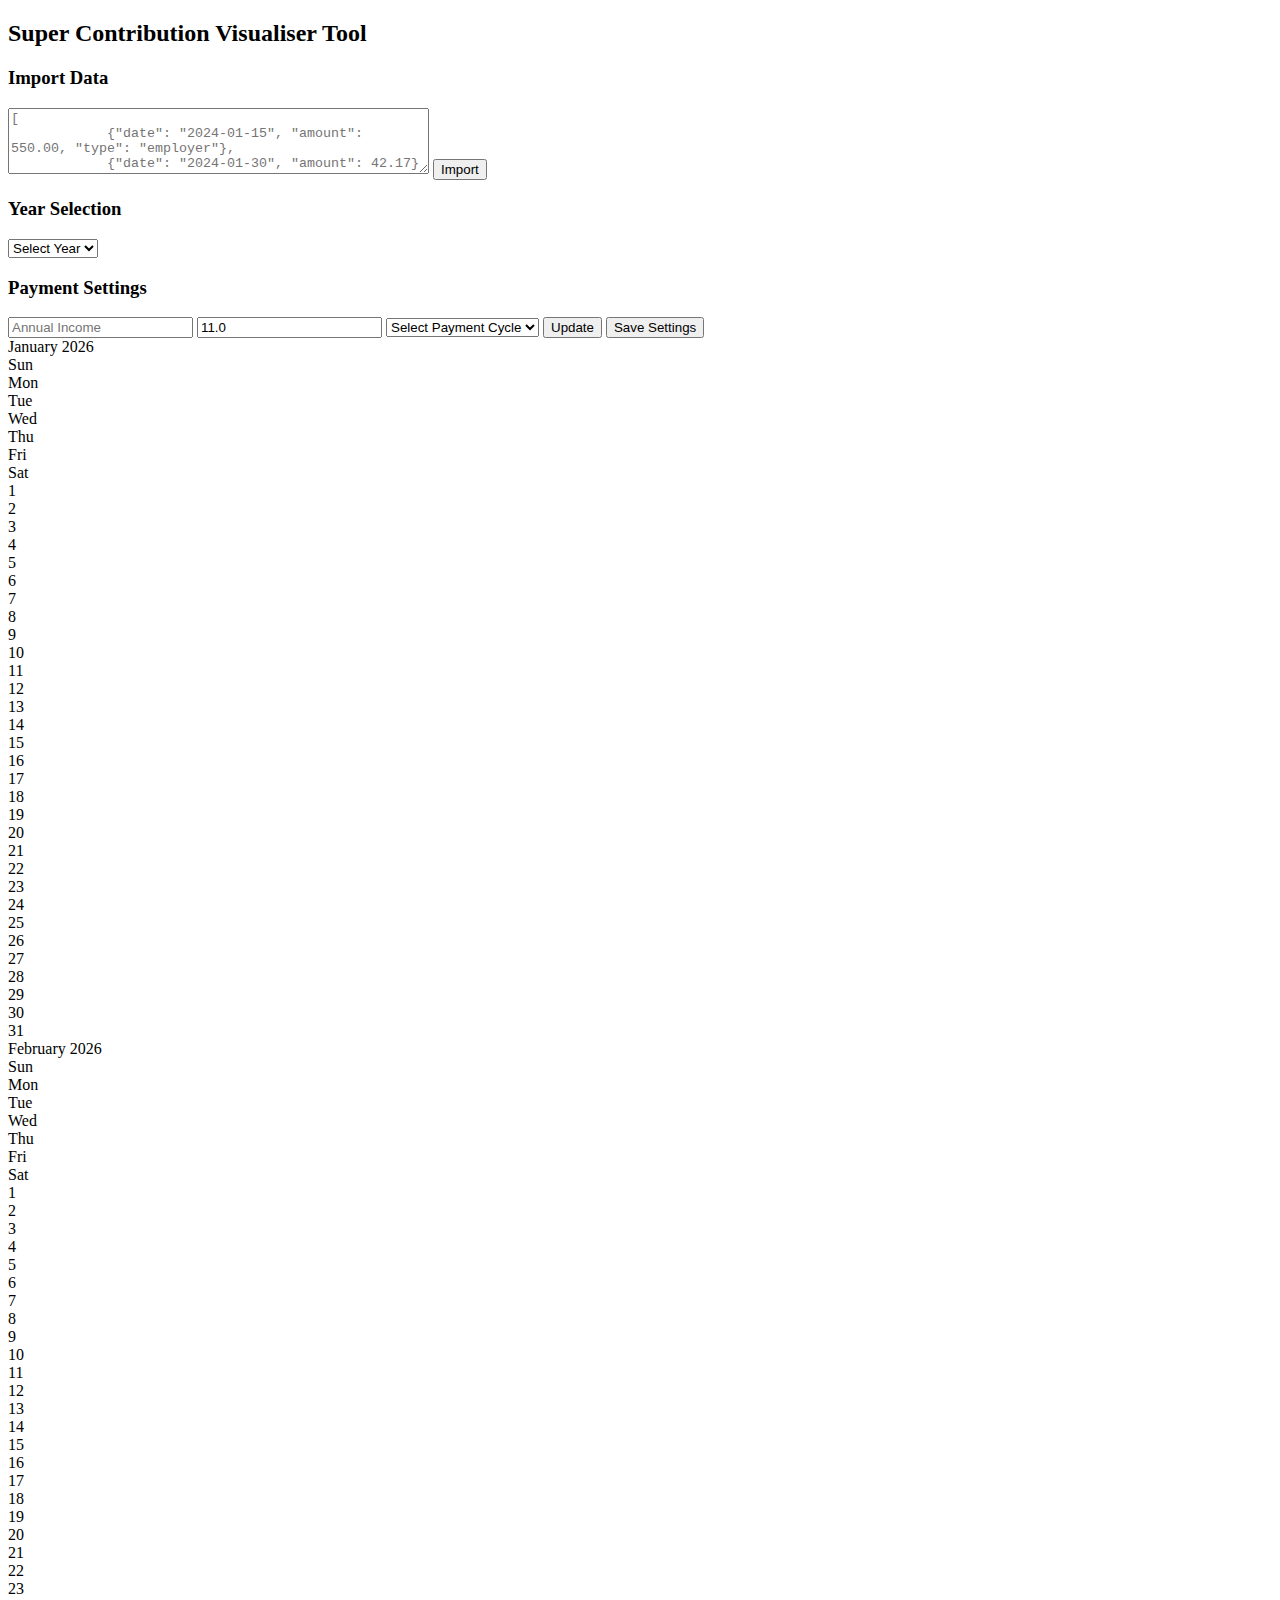
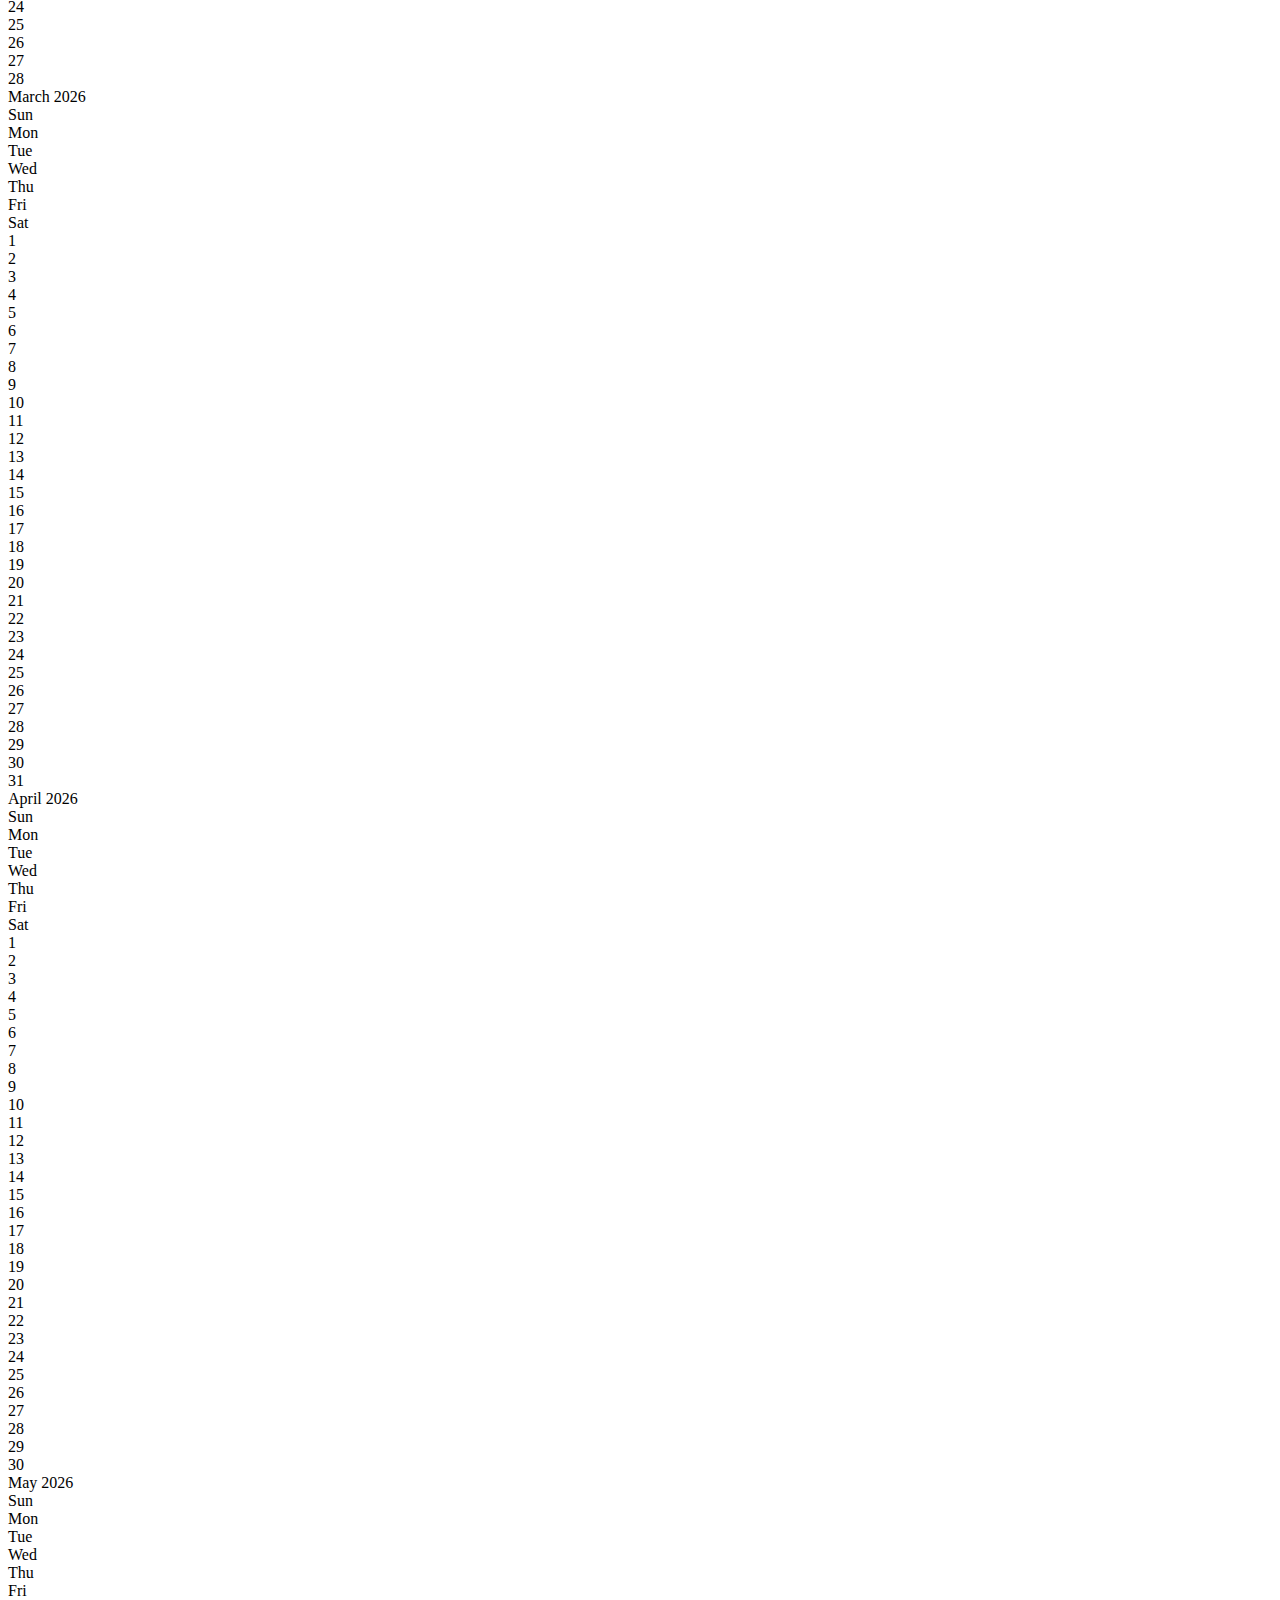
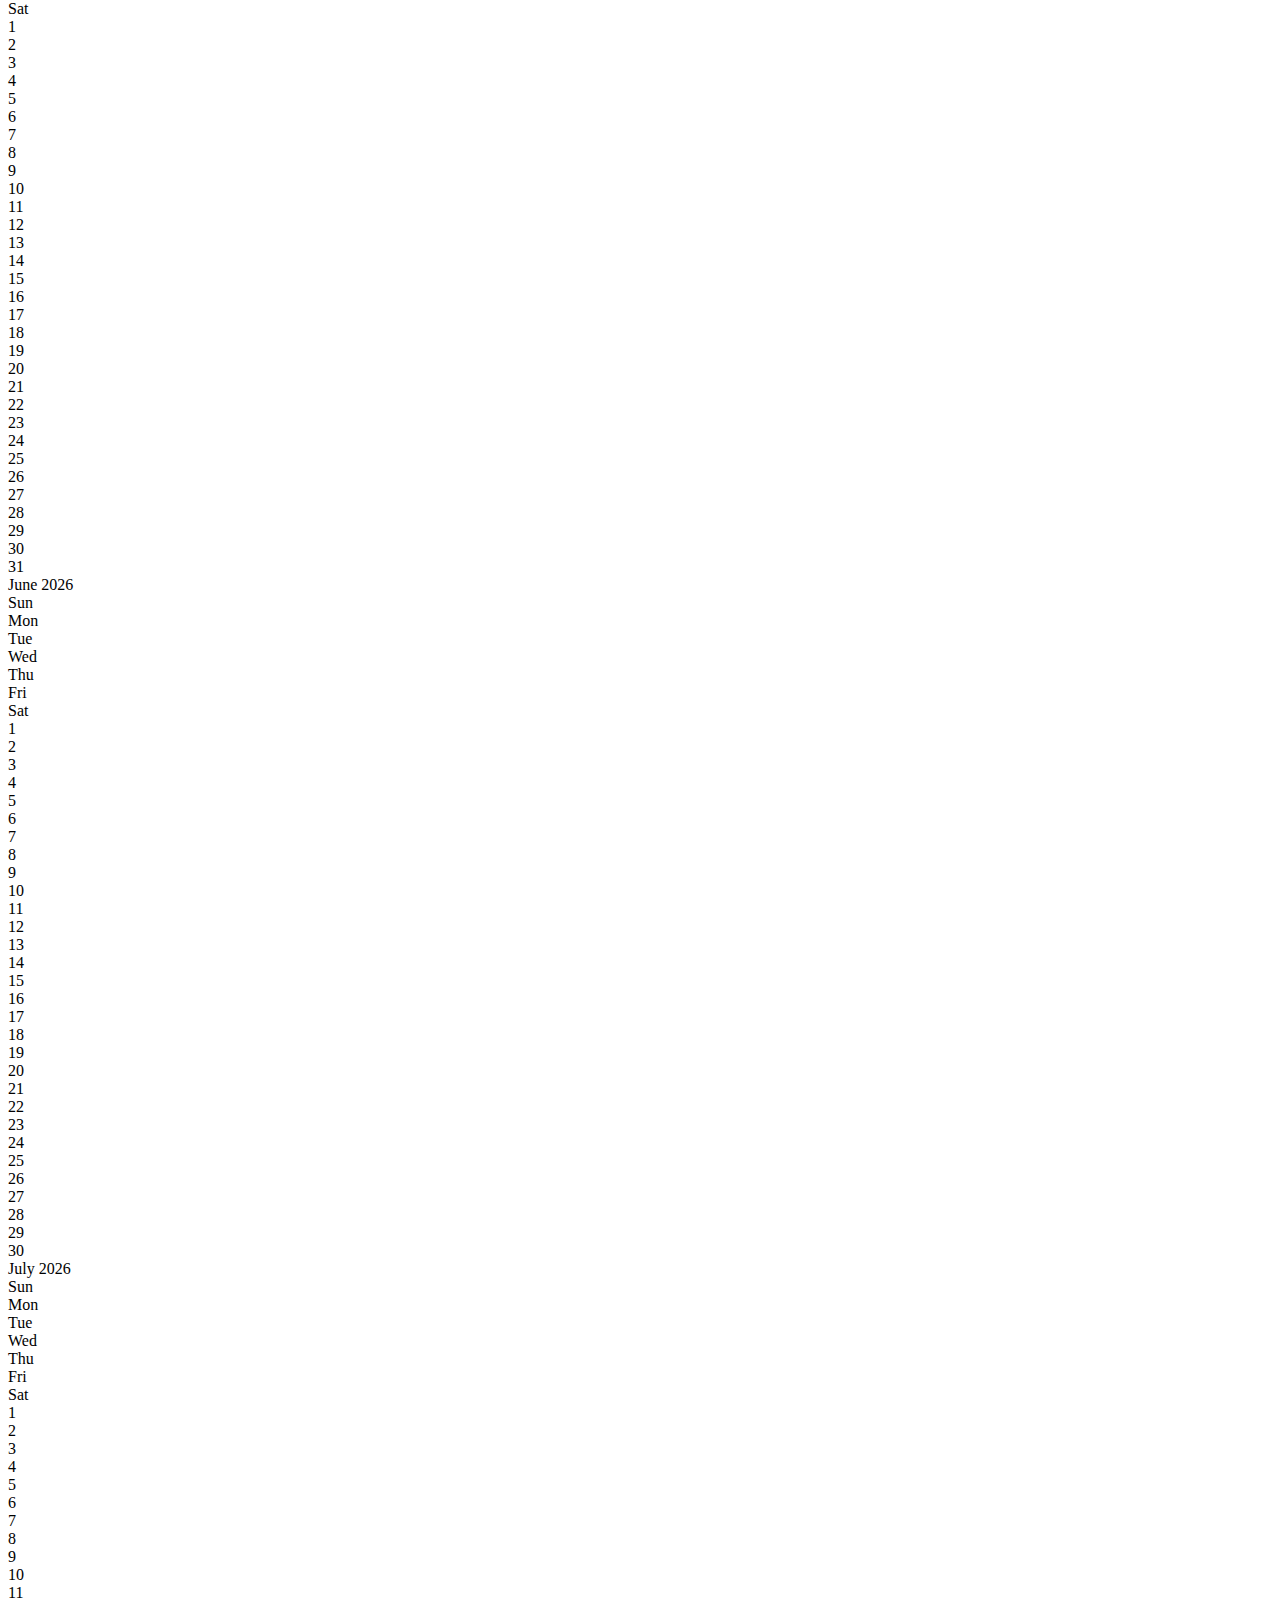
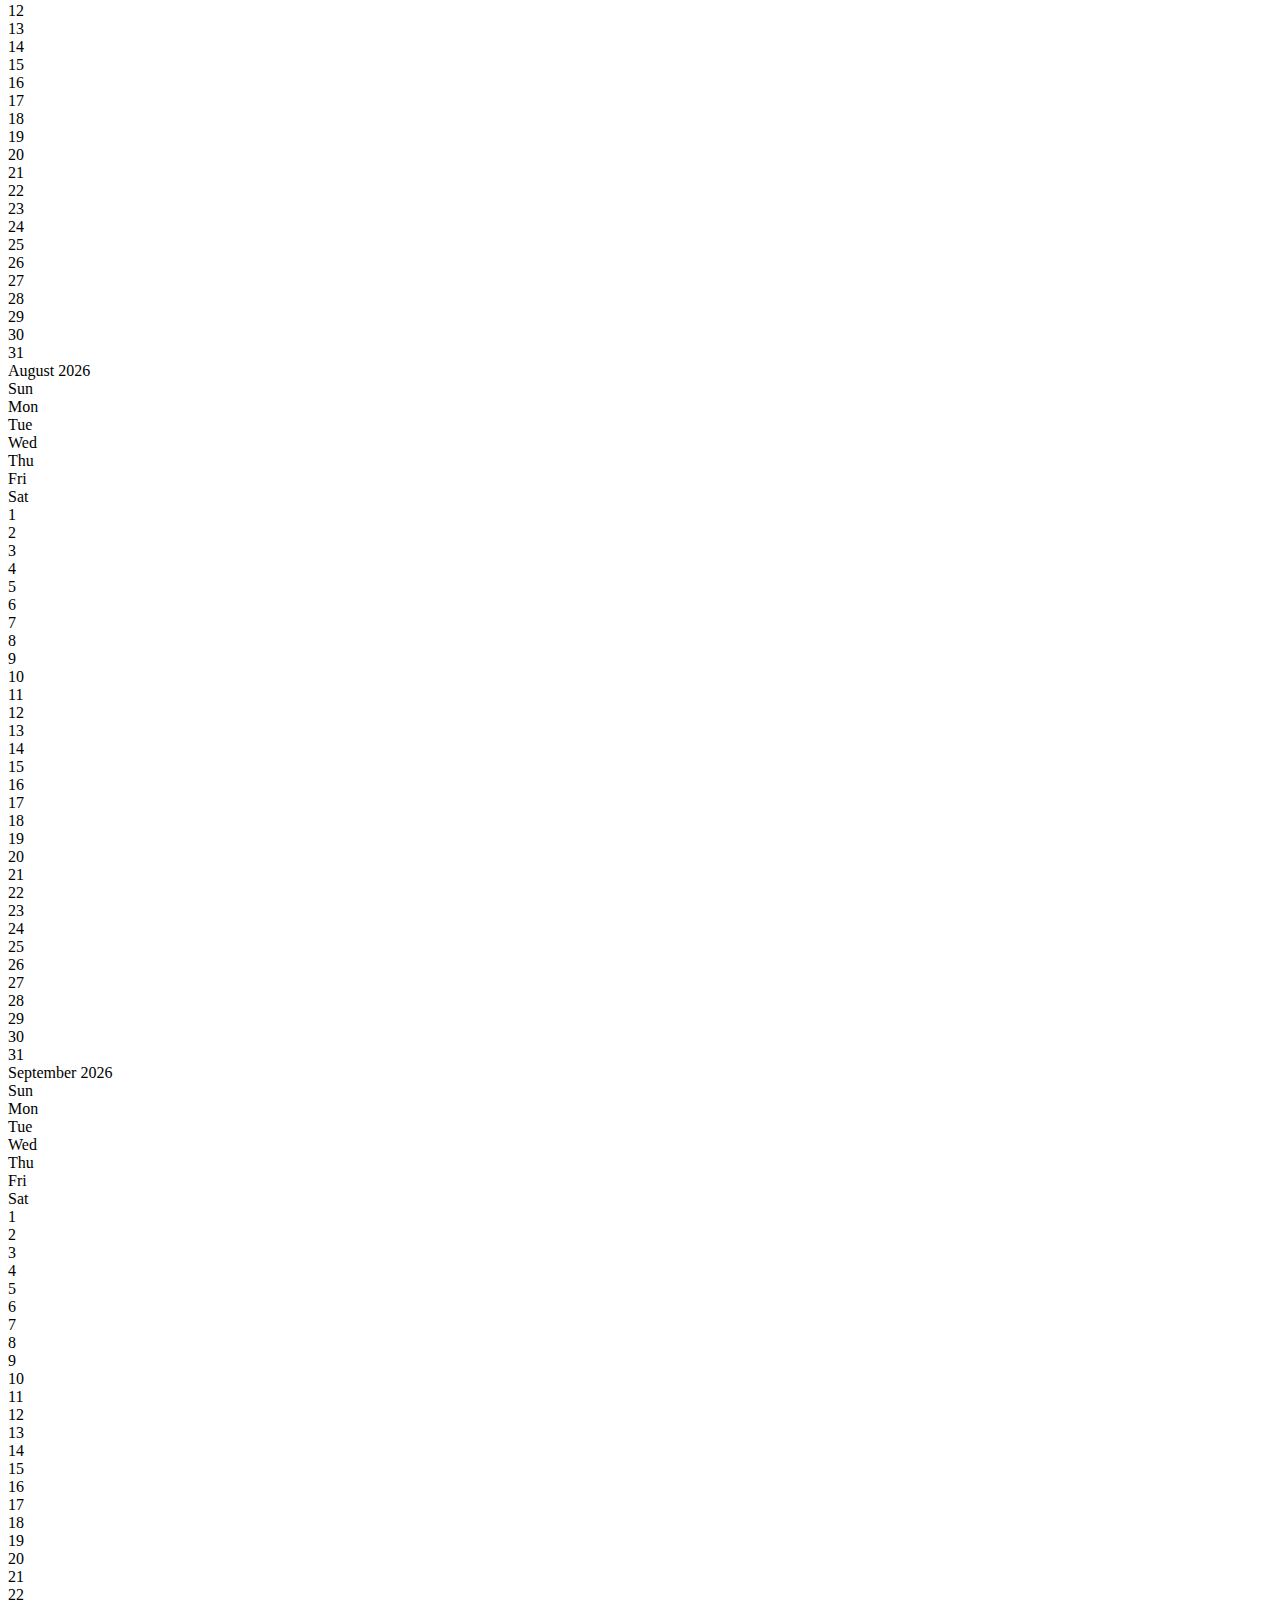
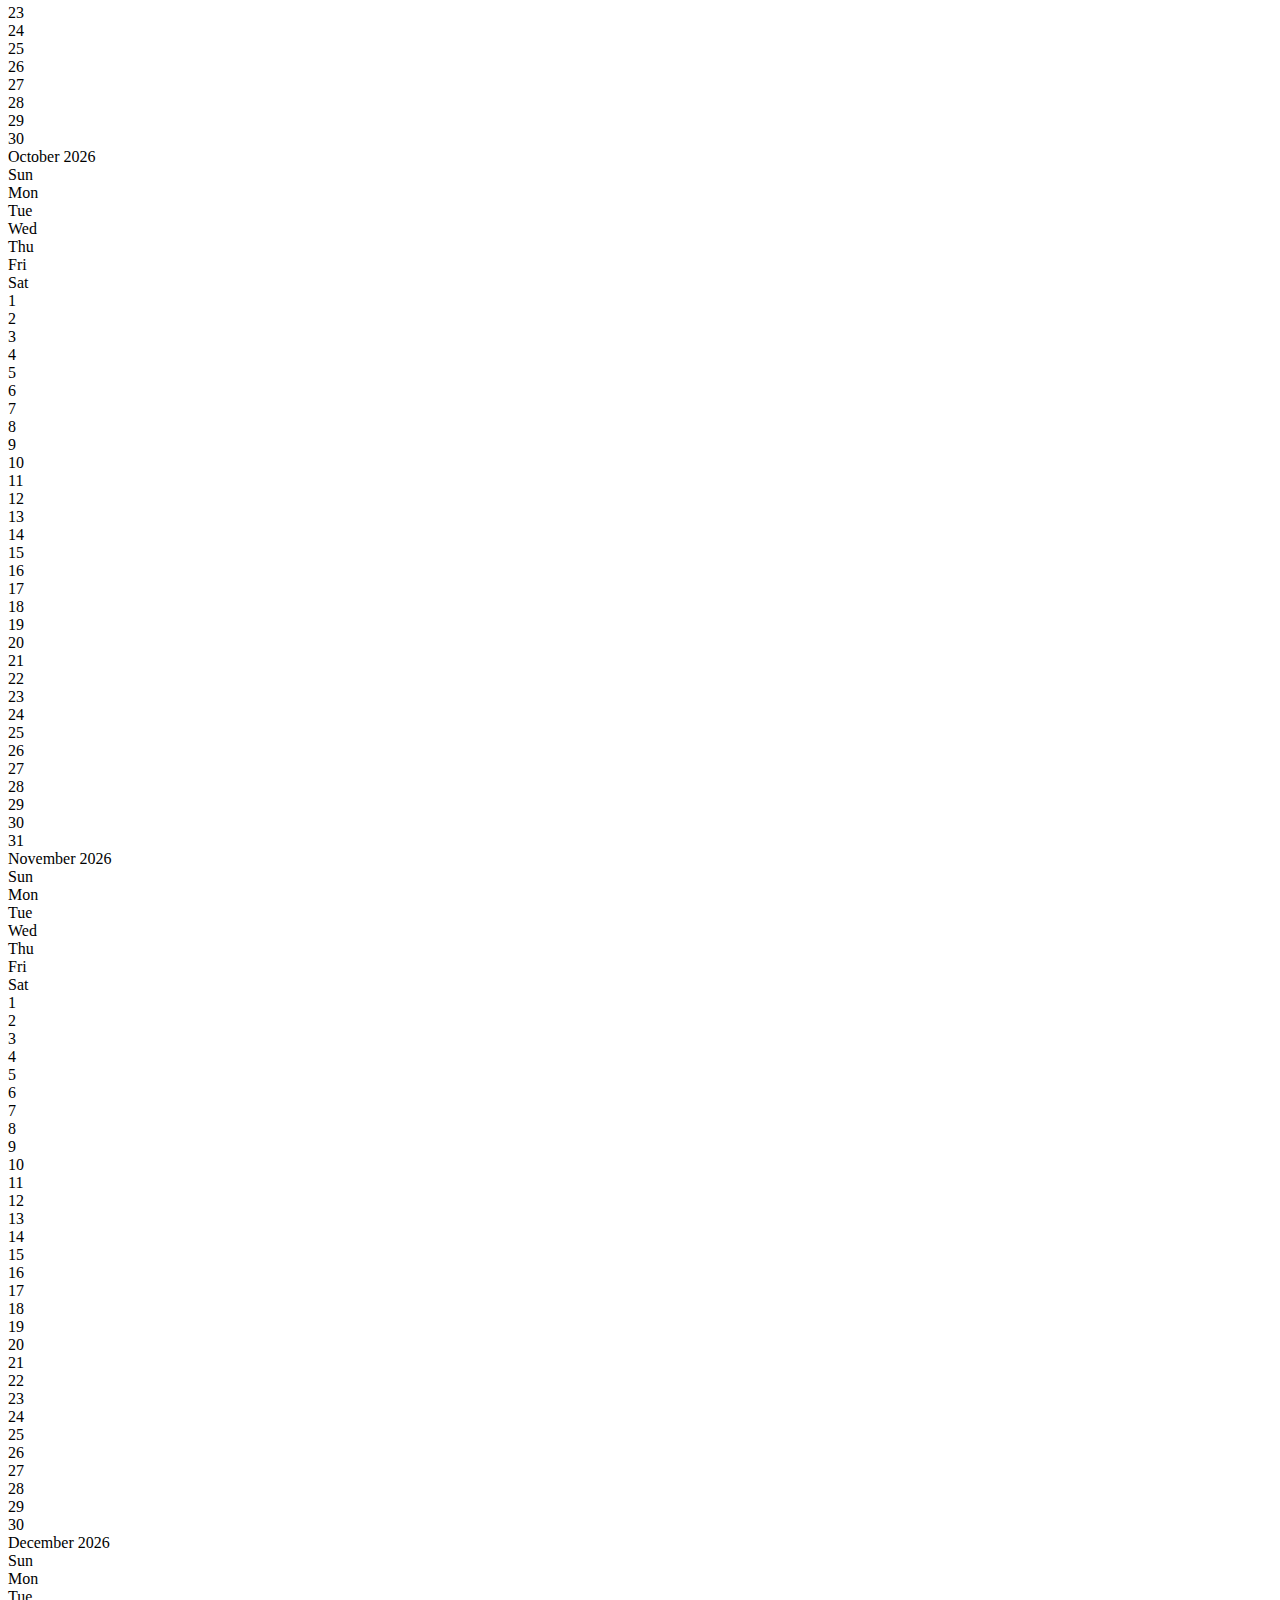
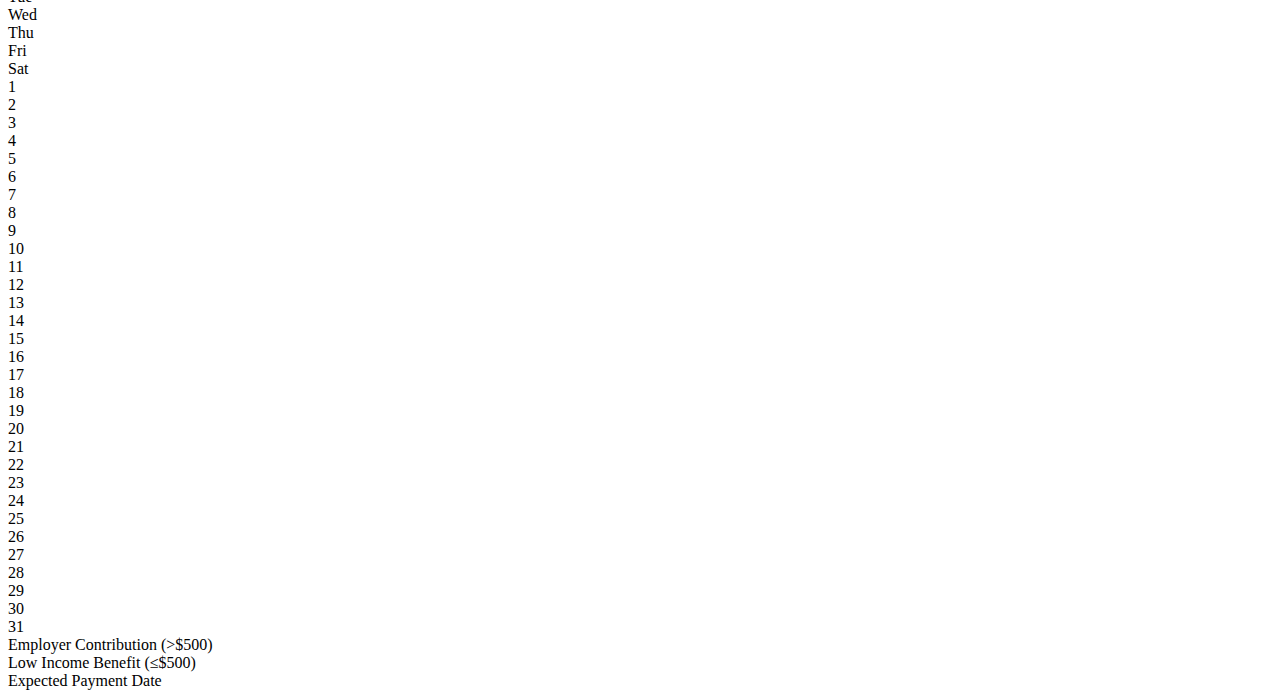
==== commit 07ae8cda: "Update page title" ====
--- a/src/index.html
+++ b/src/index.html
@@ -1,12 +1,12 @@
 <!DOCTYPE html>
 <html>
 <head>
-    <title>Super Contribution Analysis</title>
+    <title>Super Contribution Visualiser</title>
     <link href="styles.css" rel="stylesheet">
 </head>
 <body>
     <div class="controls">
-        <h2>Super Contribution Analysis Tool</h2>
+        <h2>Super Contribution Visualiser Tool</h2>
         
         <div>
             <h3>Import Data</h3>
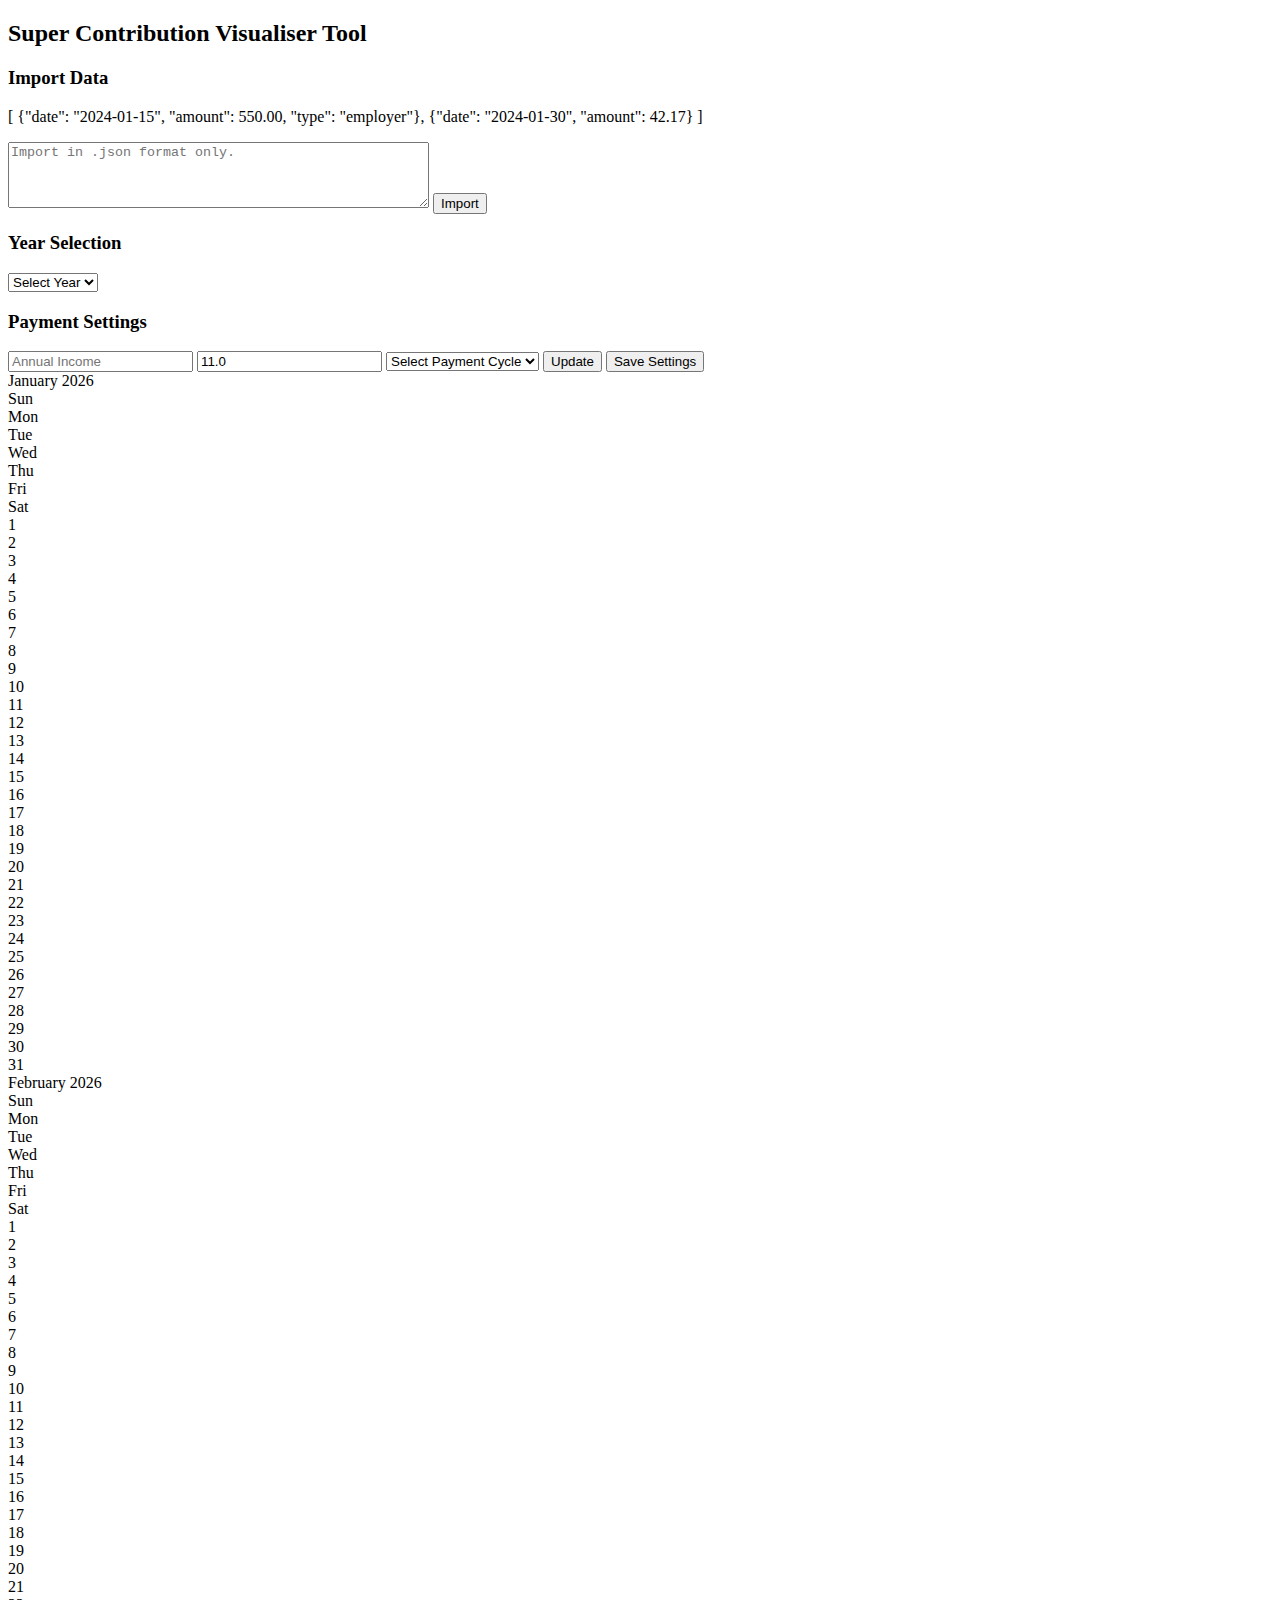
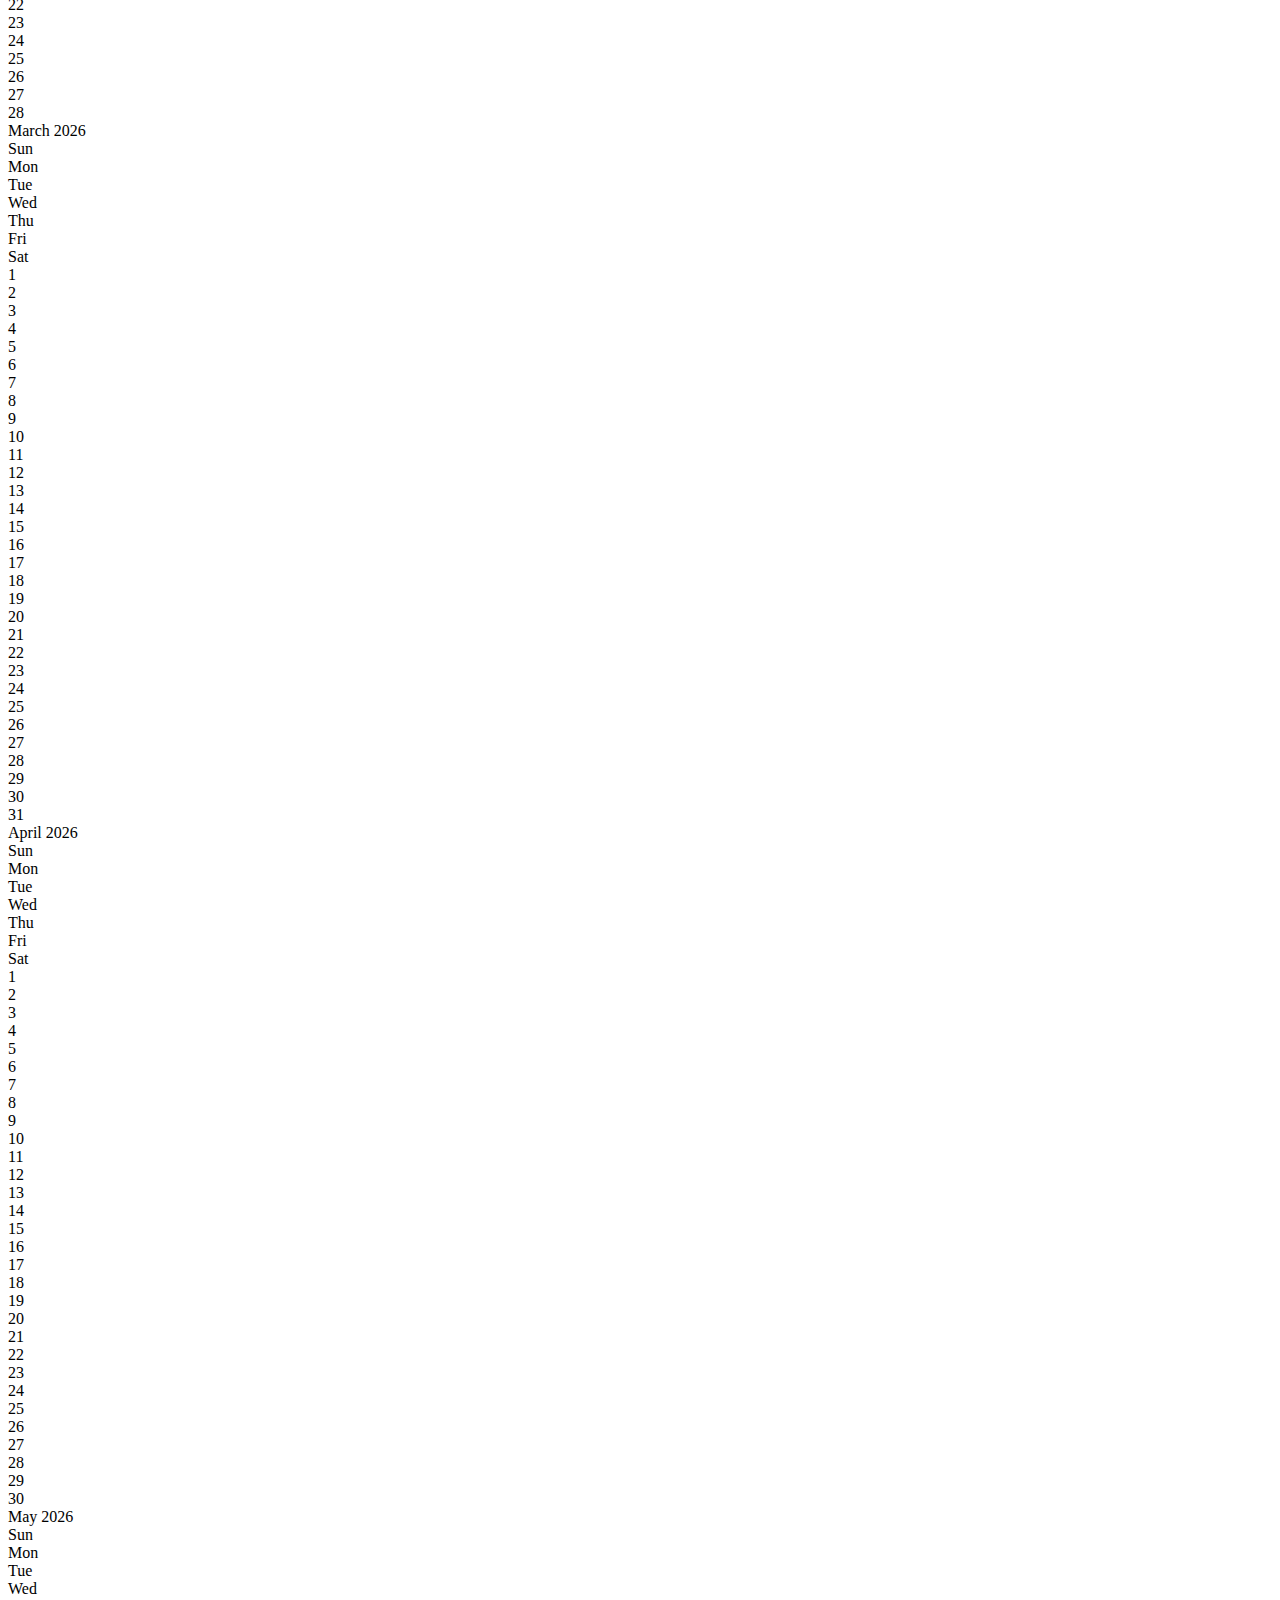
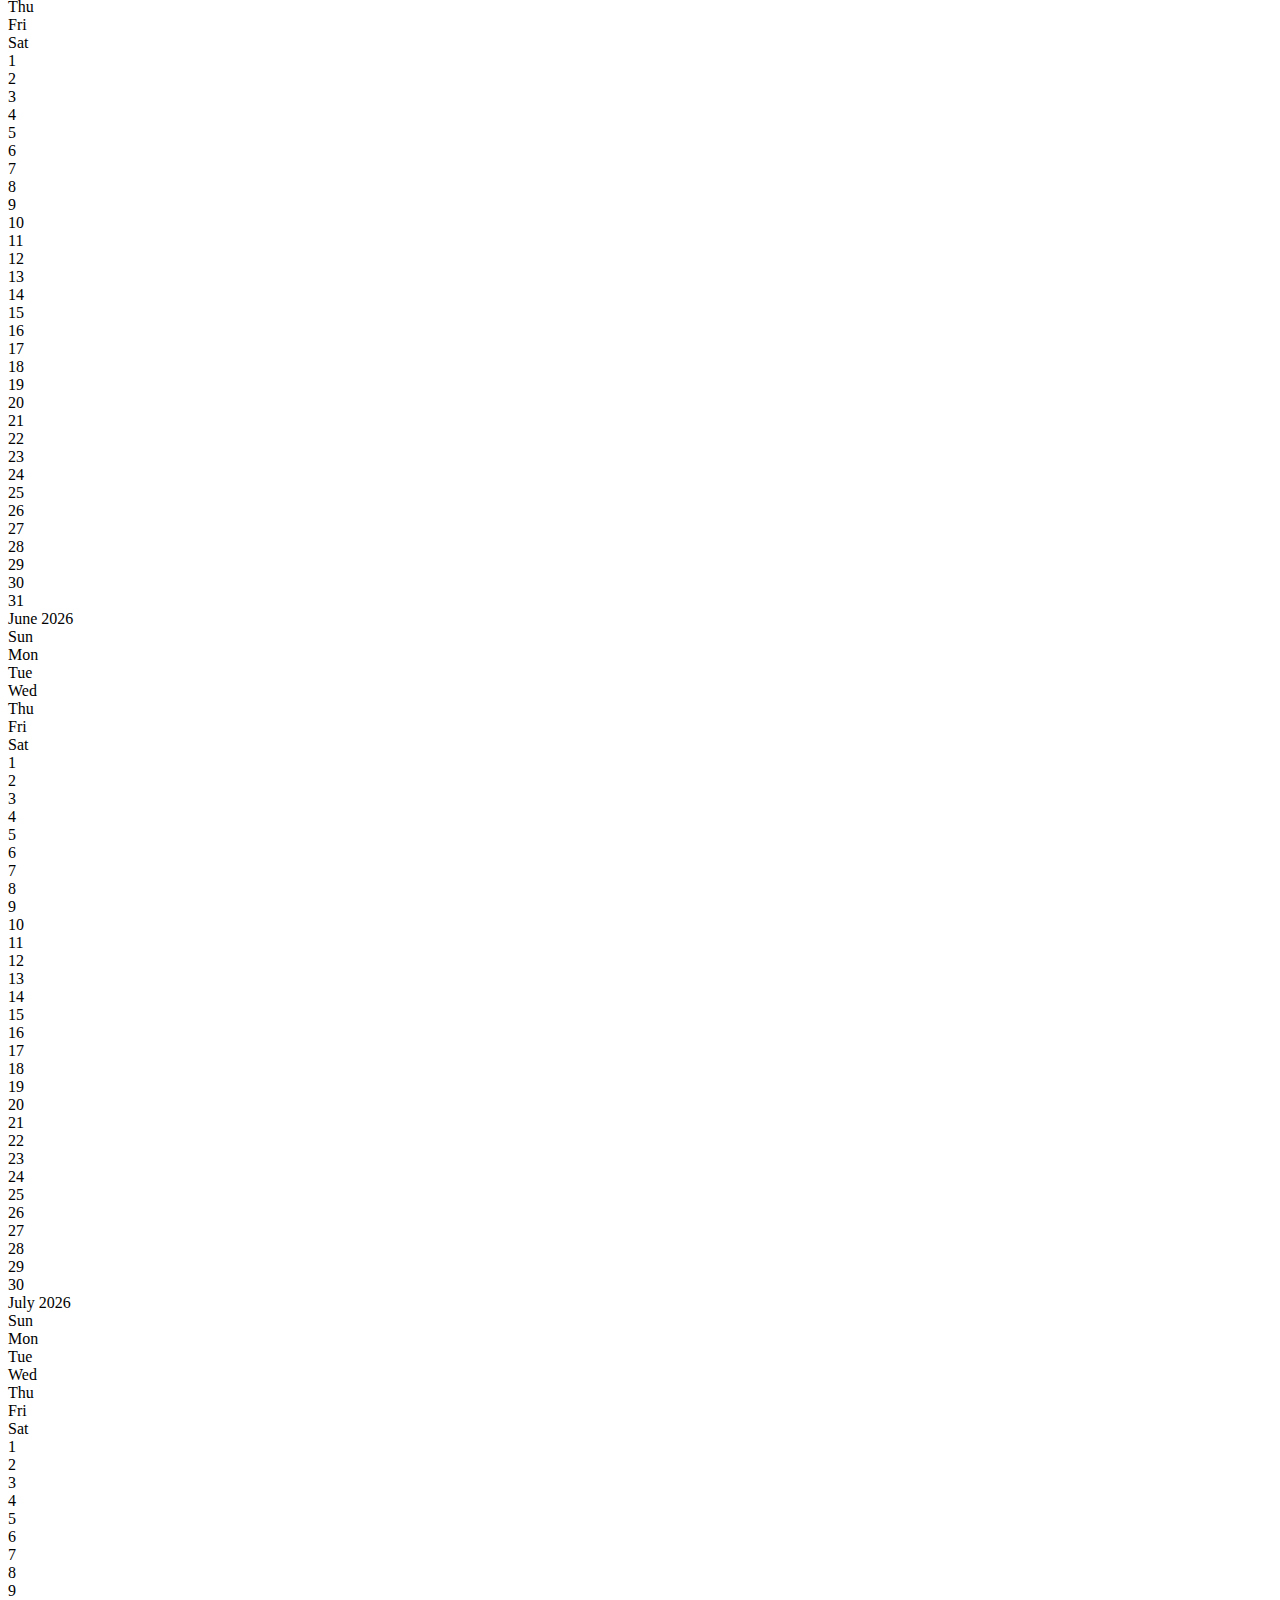
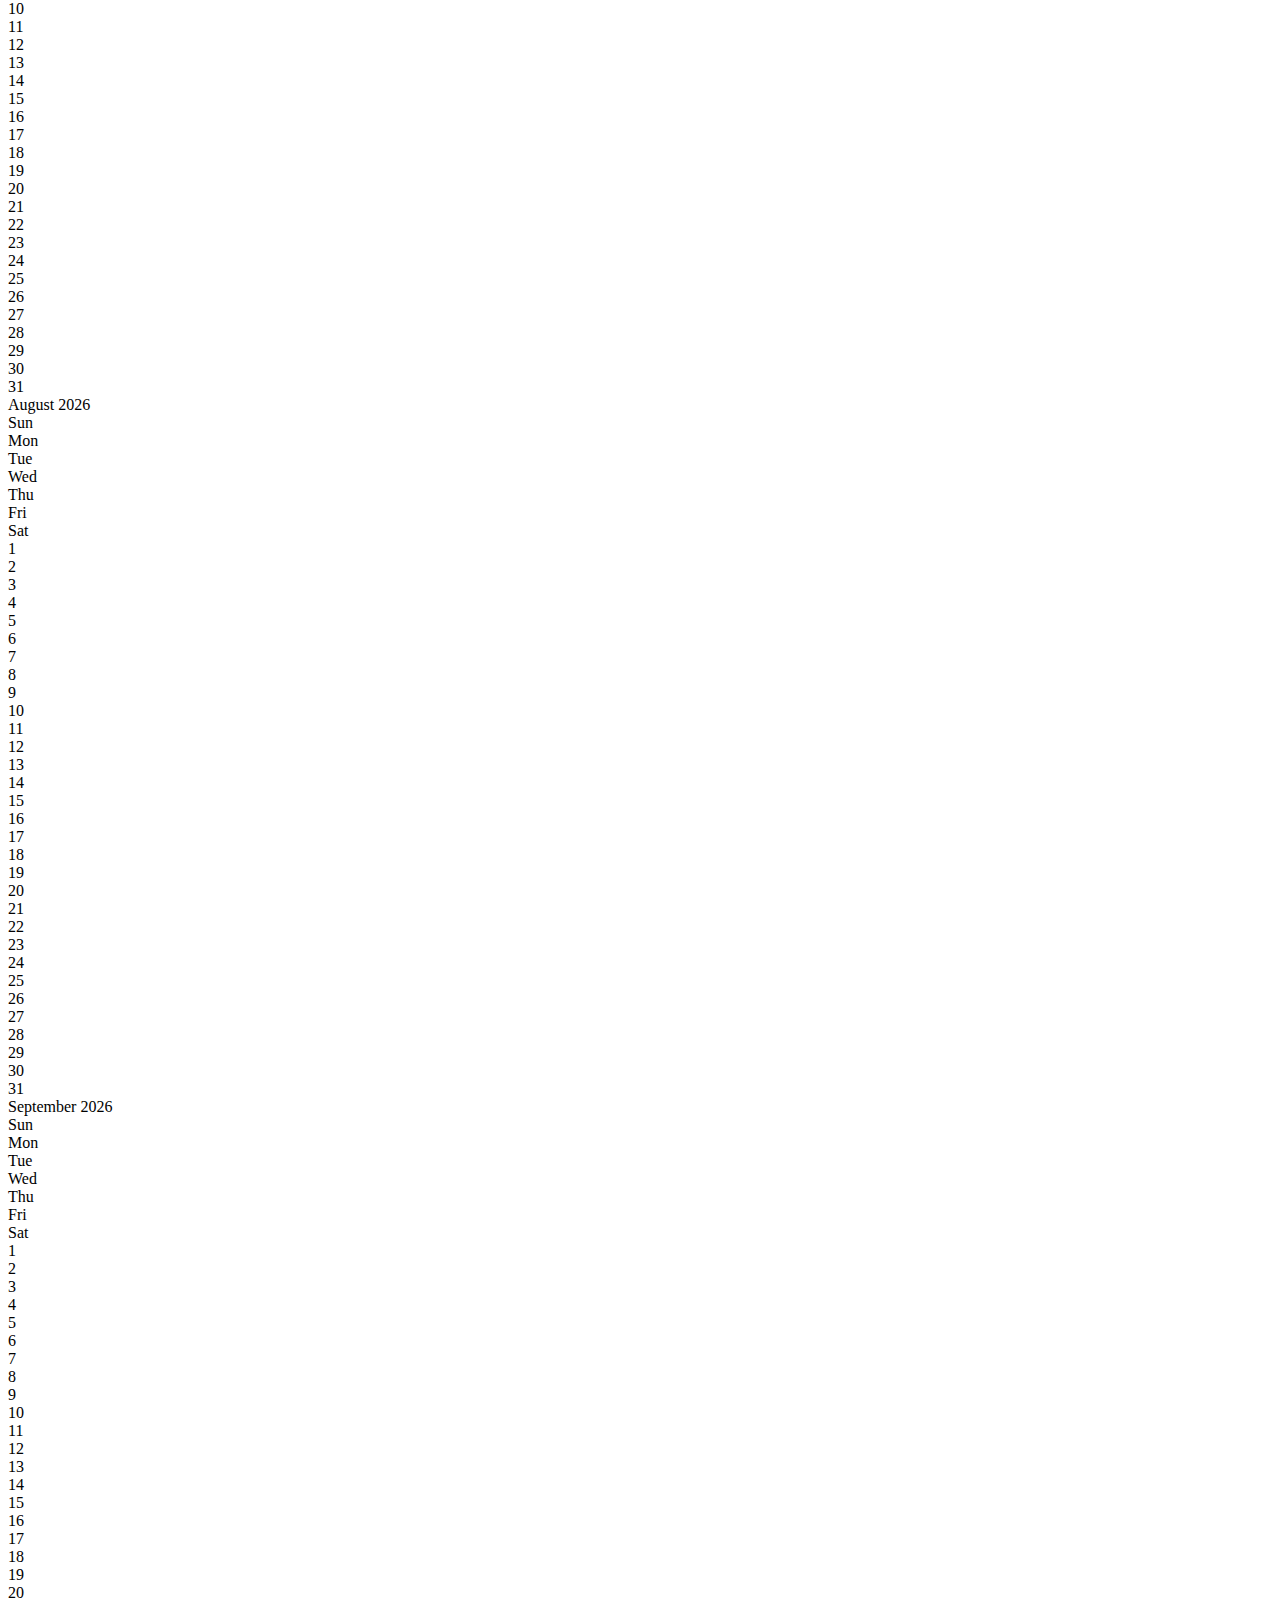
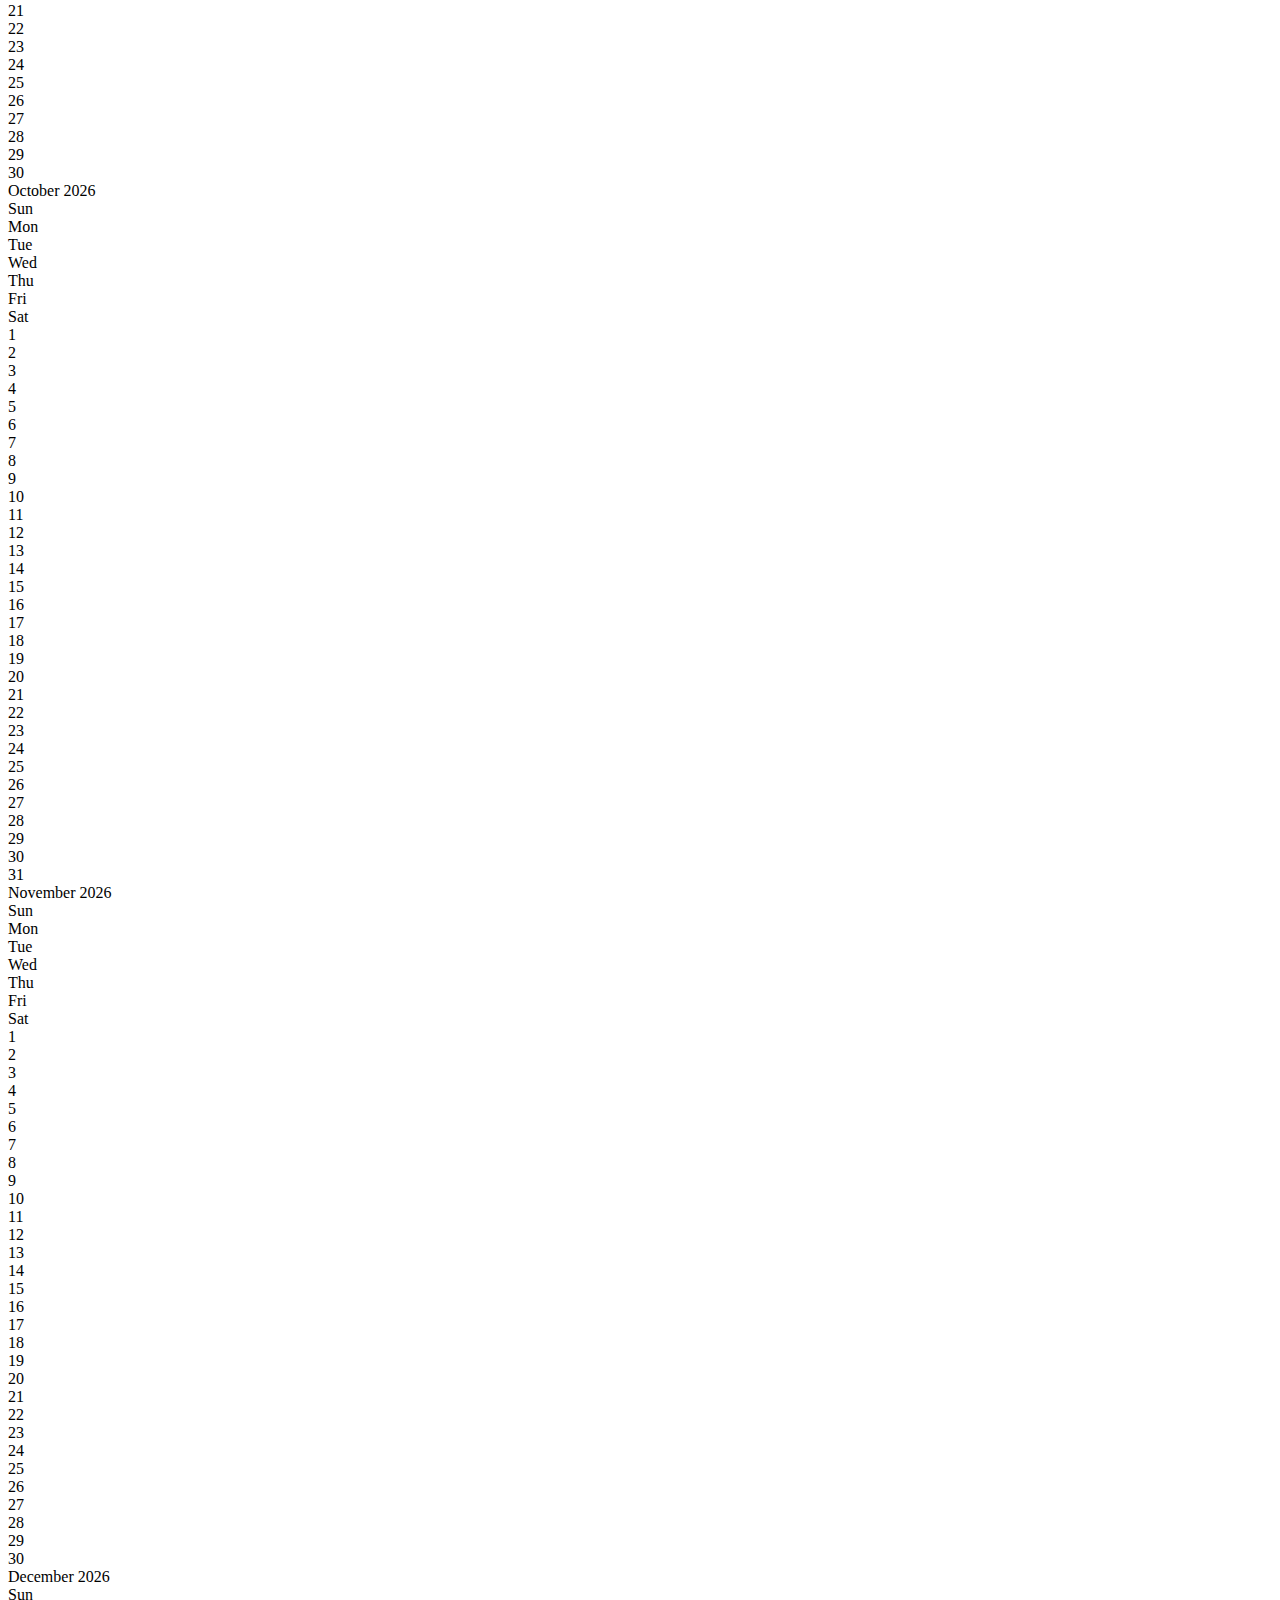
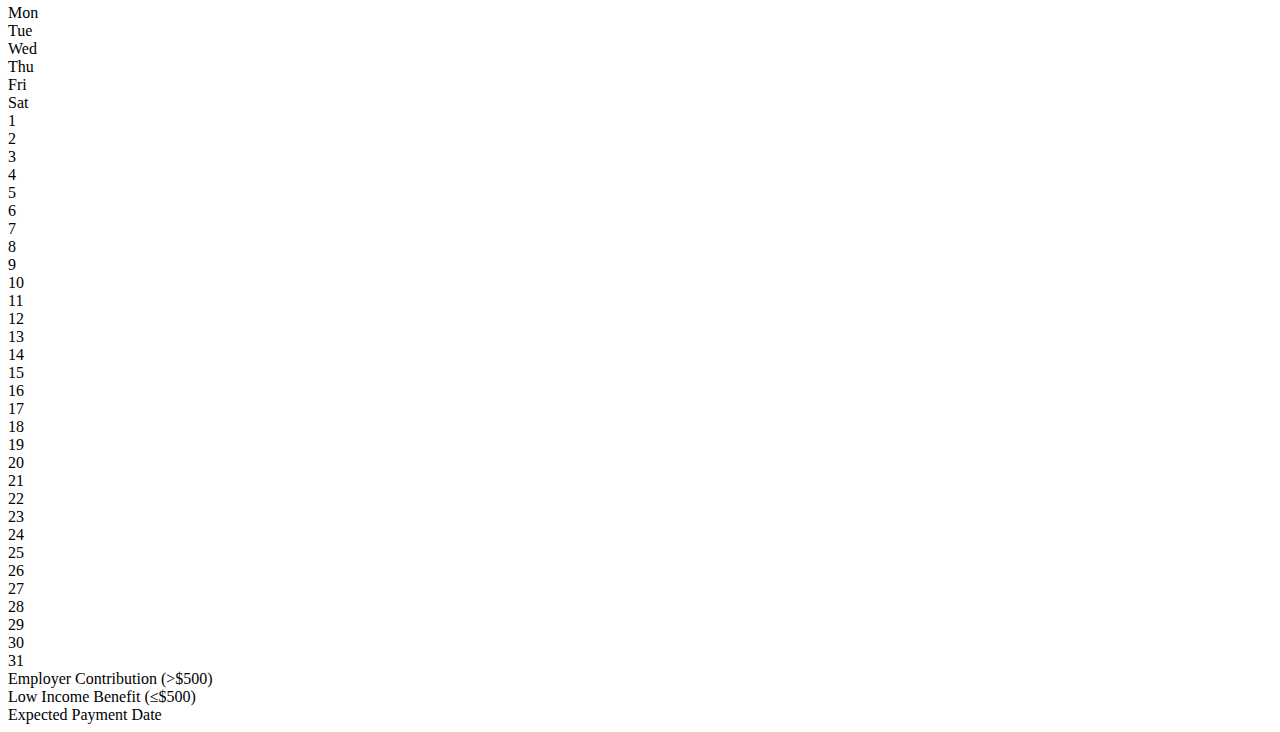
==== commit d32c22de: "Update index.html" ====
--- a/src/index.html
+++ b/src/index.html
@@ -11,11 +11,13 @@
         <div>
             <h3>Import Data</h3>
 
+            <p class="json-format">[
+                {"date": "2024-01-15", "amount": 550.00, "type": "employer"},
+                {"date": "2024-01-30", "amount": 42.17}
+            ]</p>
+
             <!-- placeholder text -->
-            <textarea id="dataInput" rows="4" cols="50" placeholder='[
-            {"date": "2024-01-15", "amount": 550.00, "type": "employer"},
-            {"date": "2024-01-30", "amount": 42.17}
-            ]'></textarea>
+            <textarea id="dataInput" rows="4" cols="50" placeholder='Import in .json format only.'></textarea>
 
             <button onclick="importData()">Import</button>
             <div>
